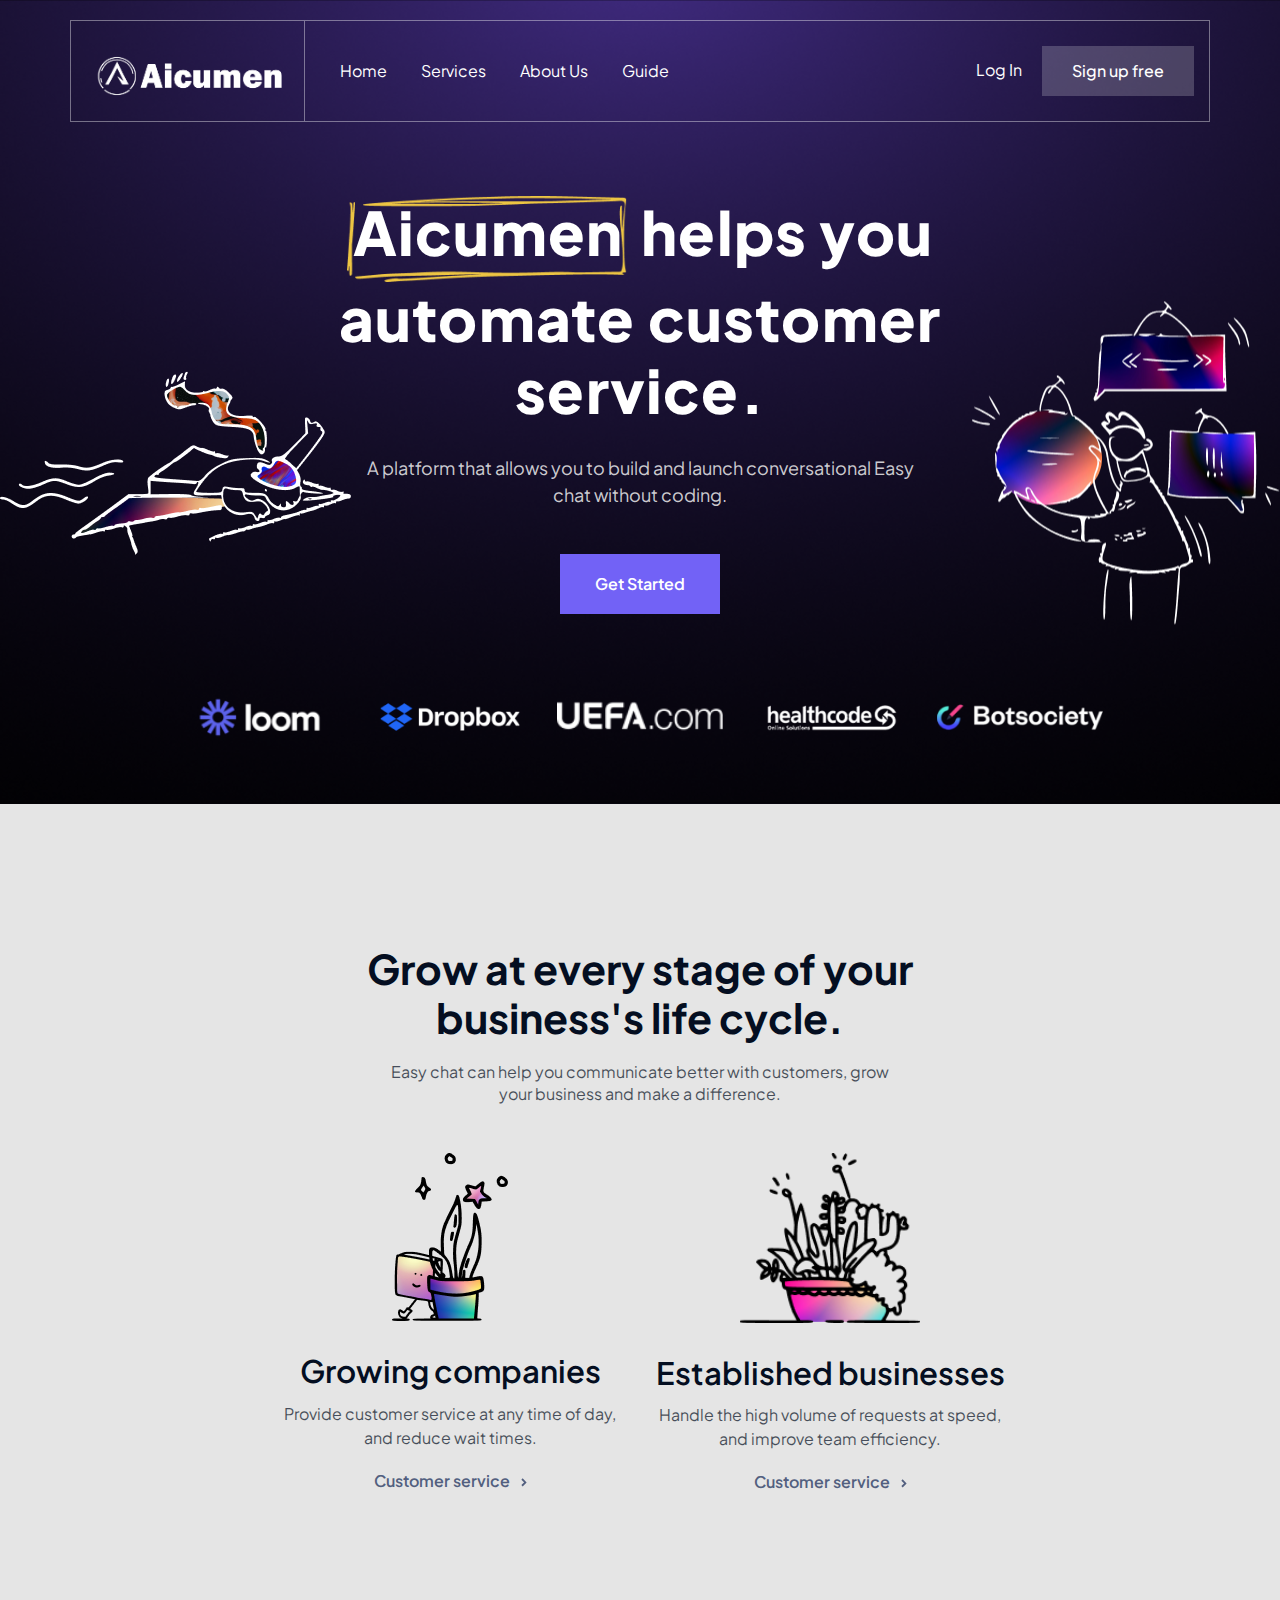
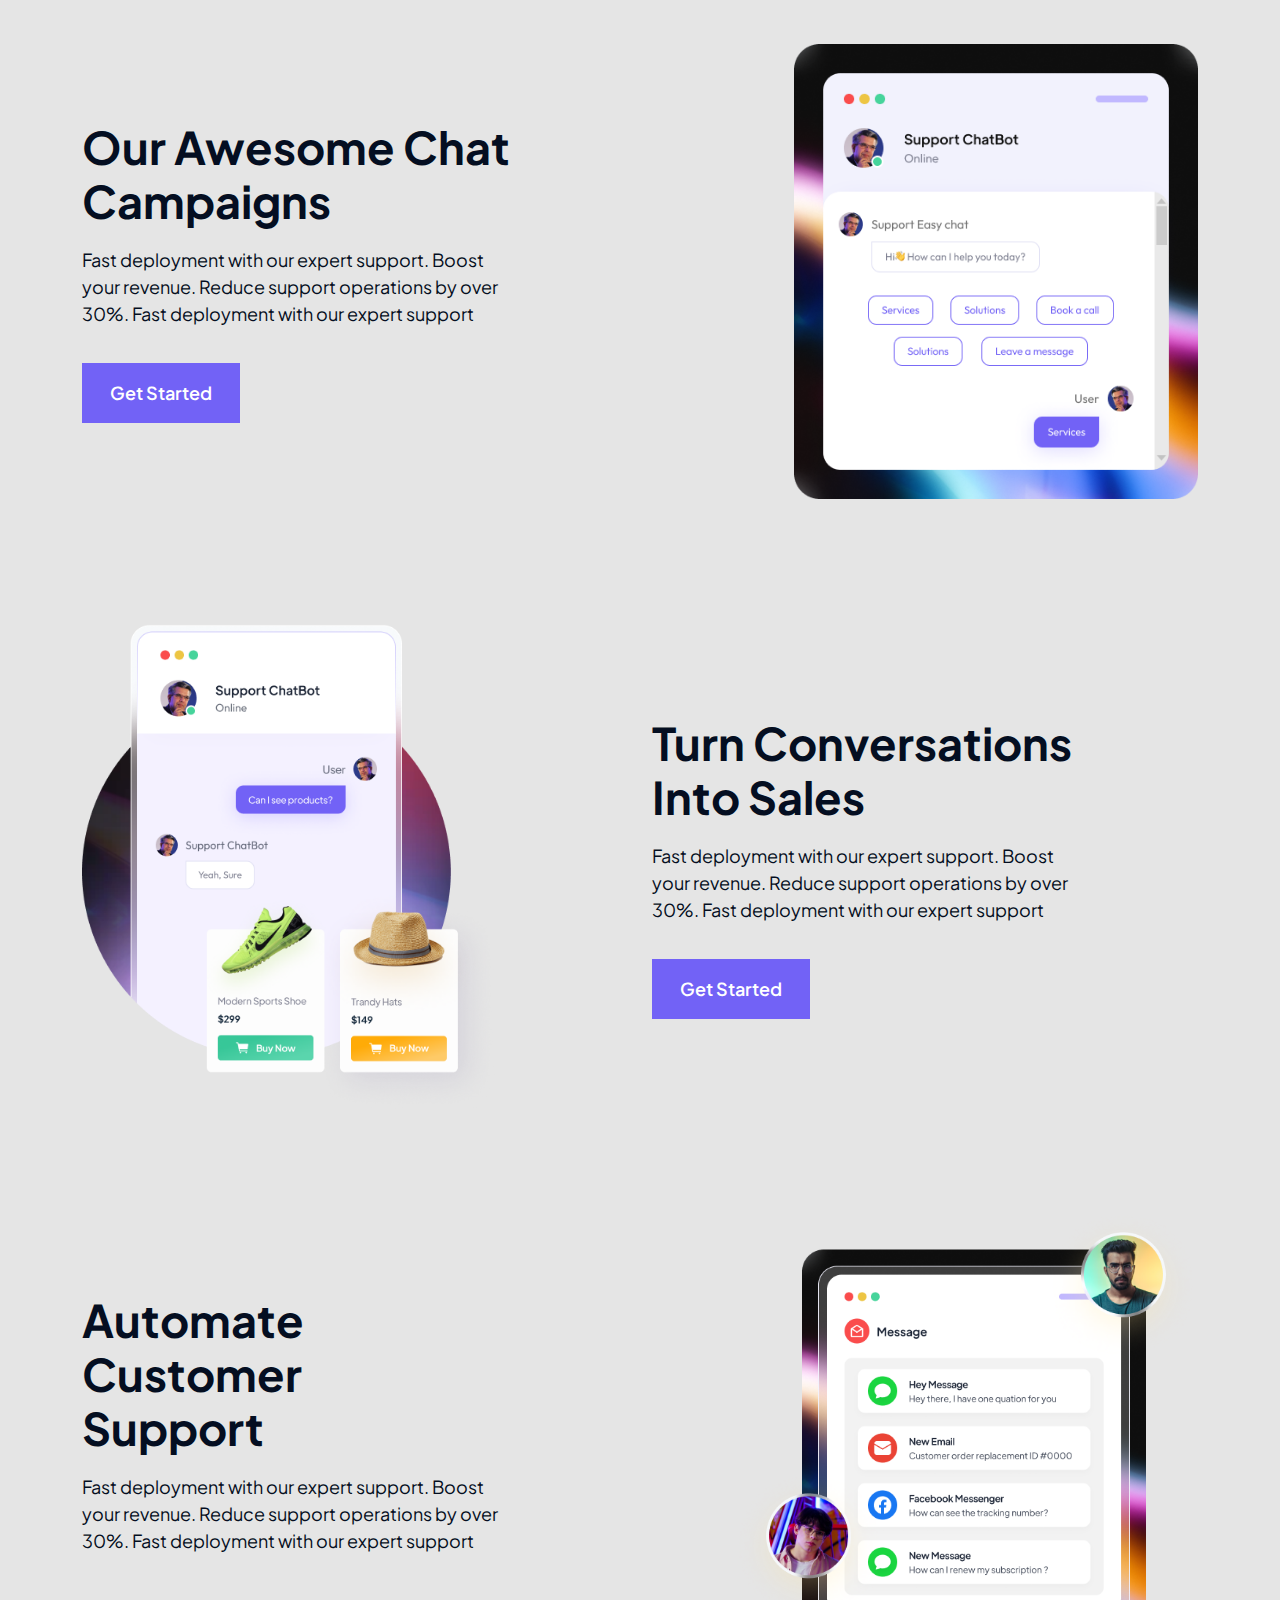
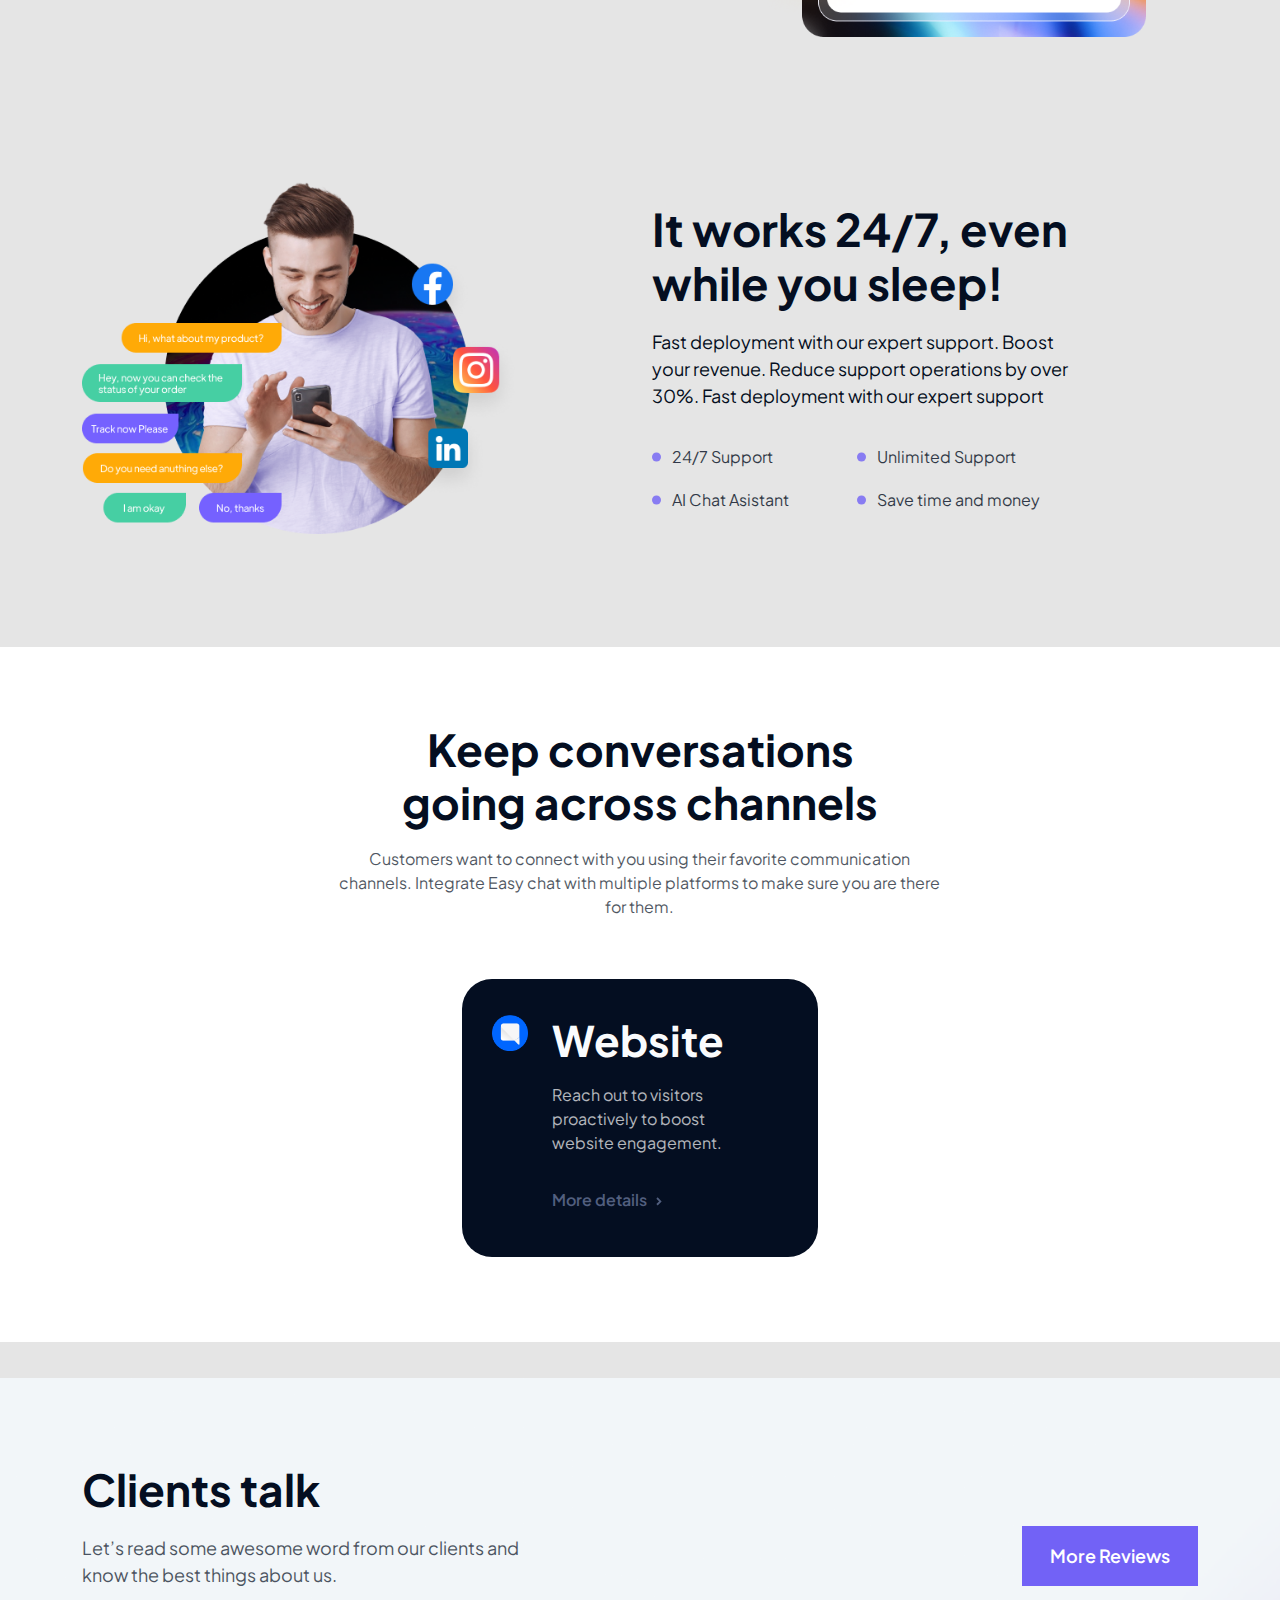
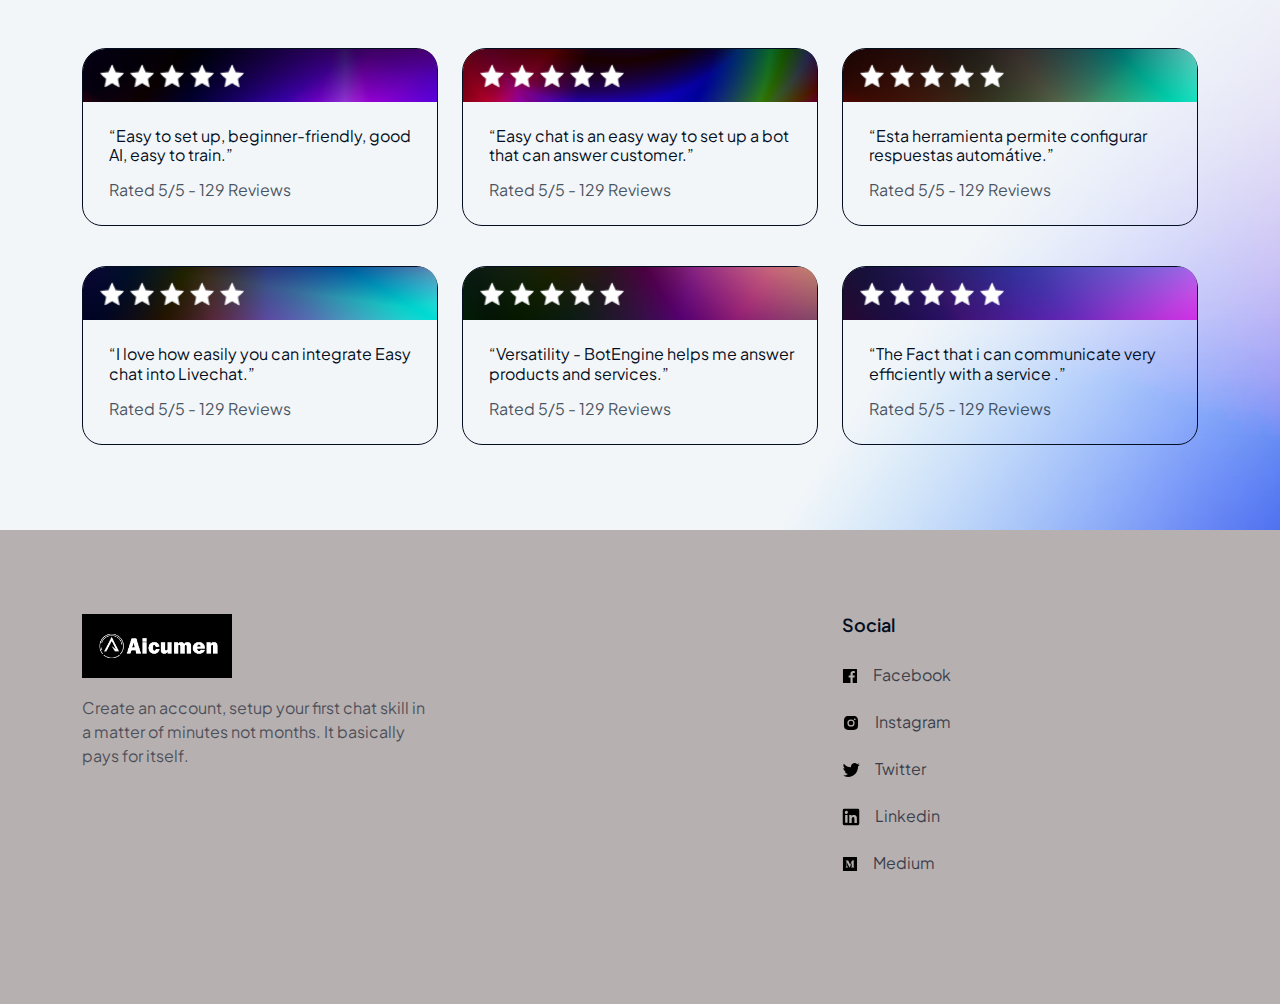
==== index.html @ 08b13390 "Add files via upload" ====
<!DOCTYPE html>
<html lang="en">

<head>
   <meta charset="UTF-8">
   <meta http-equiv="X-UA-Compatible" content="IE=edge">
   <meta name="viewport" content="width=device-width, initial-scale=1.0">
   <title>AicumenAI</title>
   <!--fonts-->
   <link href="https://fonts.googleapis.com/css2?family=Plus+Jakarta+Sans:wght@300;400;500;600;700;800&display=swap"
      rel="stylesheet">
   <!--bootstrap css-->
   <link rel="stylesheet" href="assets/css/bootstrap.min.css">
   <!--custom css-->
   <link rel="stylesheet" href="assets/css/main.css">
</head>

<body>
   <!--header section starts from here-->
   <header class="_header_hero_wrapper">
      <nav class="navbar navbar-expand-lg navbar-light _header_hero_nav">
         <div class="container _header_hero_contain">
            <div class="_header_hero_logo">
               <a class="navbar-brand _header_hero_logo_link" href="#0">
                  <img class="logo" src="logo/simple.png" alt="logo">
               </a>
            </div>
            <button class="navbar-toggler" type="button" data-bs-toggle="collapse"
               data-bs-target="#navbarSupportedContent" aria-controls="navbarSupportedContent" aria-expanded="false"
               aria-label="Toggle navigation">
               <span class="navbar-toggler-icon _header_navbar_toggle_icon"></span>
            </button>
            <div class="collapse navbar-collapse _header_hero_navbar" id="navbarSupportedContent">
               <ul class="navbar-nav _header_hero_list">
                 
                  <li class="nav-item _header_hero_item">
                     <a href="#0" class="_header_hero_li_link">Home</a>
                  </li>
                  <li class="nav-item _header_hero_item">
                     <a href="./services.html" class="_header_hero_li_link">Services</a>
                  </li>
                  <li class="nav-item _header_hero_item">
                     <a href="./aboutus.html" class="_header_hero_li_link">About Us</a>
                  </li>
                  <li class="nav-item _header_hero_item">
                     <a href="./guide.html" class="_header_hero_li_link">Guide</a>
                  </li>


               </ul>
               <ul class="navbar-nav _header_hero_r8_list">
                  <li class="nav-item dropdown _header_hero_r8_list_item1">
                     <button class="_header_hero_r8_list_login">
                        Log In
                     </button>
                  </li>
                  <li class="nav-item dropdown _header_hero_r8_list_item">
                     <button class="_header_hero_btn2">
                        Sign up free
                     </button>
                  </li>
               </ul>
            </div>
         </div>
      </nav>
      <div class="_header_hero_wrap">
         <div class="_header_hero_shape1">
            <img class="_header_hero_shape1_img" src="assets/img/header_shape1.png" alt="header_shape1">
         </div>
         <div class="_header_hero_shape2">
            <img class="_header_hero_shape2_img" src="assets/img/header_shape2.png" alt="header_shape2">
         </div>
         <div class="container">
            <div class="row _header_hero_top">
               <div class="col-xl-12 col-lg-12 col-12 col-sm-12 col-12">
                  <div class="_header_hero_top_content">
                     <h1 class="_header_hero_top_content_h1">
                        <span class="_header_hero_content_span">
                           <span class="_header_hero_span_bg"></span>
                           Aicumen
                        </span>
                        helps you automate customer service.
                     </h1>
                     <p class="_header_hero_top_content_p"> A platform that allows you to build and launch
                        conversational Easy chat without coding.</p>
                     <div class="_header_hero_form_grp">
                        <form class="_header_hero_top_content_button">

                           <button class="_header_hero_signup">Get Started</button>
                        </form>
                        <!-- <div class="_header_hero_creditcard">
                              <div class="_header_credit_shape">
                                 <img src="assets/img/header_creditshape.png" alt="header_creditshape">
                              </div>
                              <p class="_header_credit_p">No creditcard required</p>
                           </div> -->
                     </div>
                  </div>
               </div>
            </div>
            <div class="row _header_hero_bottom_row">
               <div class="col-xl-2 col-lg-2 col-md-2 col-sm-2 col-4">
                  <a class="_header_bottom_logo" href="#0">
                     <img class="_header_bottom_logo_img" src="assets/img/header_content_logo1.png"
                        alt="header_content_logo1">
                  </a>
               </div>
               <div class="col-xl-2 col-lg-2 col-md-2 col-sm-2 col-4">
                  <a class="_header_bottom_logo" href="#0">
                     <img class="_header_bottom_logo_img" src="assets/img/header_content_logo2.png"
                        alt="header_content_logo2">
                  </a>
               </div>
               <div class="col-xl-2 col-lg-2 col-md-2 col-sm-2 col-4">
                  <a class="_header_bottom_logo" href="#0">
                     <img class="_header_bottom_logo_img" src="assets/img/header_content_logo3.png"
                        alt="header_content_logo3">
                  </a>
               </div>
               <div class="col-xl-2 col-lg-2 col-md-2 col-sm-2 col-4">
                  <a class="_header_bottom_logo" href="#0">
                     <img class="_header_bottom_logo_img" src="assets/img/header_content_logo4.png"
                        alt="header_content_logo4">
                  </a>
               </div>
               <div class="col-xl-2 col-lg-2 col-md-2 col-sm-2 col-4">
                  <a class="_header_bottom_logo" href="#0">
                     <img class="_header_bottom_logo_img" src="assets/img/header_content_logo5.png"
                        alt="header_content_logo5">
                  </a>
               </div>
            </div>
         </div>
      </div>
   </header>
   <!--header section ends here-->
   <!--services chatbot wrapper starts from here-->
   <section class="_services_chatbot_wrapper">
      <div class="container">
         <div class="row">
            <div class="col-xl-12 col-lg-12 col-md-12 col-sm-12 col-12">
               <div class="_services_chatbot_title">
                  <h2 class="_services_chatbot_title_h2"> Grow at every stage of your business's life cycle.</h2>
                  <p class="_services_chatbot_title_p">Easy chat can help you communicate better with customers, grow
                     your business and make a difference.</p>
               </div>
            </div>
         </div>
         <div class="row justify-content-center">
            <div class="col-xl-4 col-lg-4 col-md-6 col-sm-6 col-12">
               <div class="_services_chatbot_single_box">
                  <div class="_services_chatbot_single_img1">
                     <div class="_services_chatbot_img_div1">
                        <img src="assets/img/services_img1.png" alt="services_img1">
                     </div>
                  </div>
                  <h4 class="_services_chatbot_single_h4">Growing companies</h4>
                  <p class="_servics_chatbot_single_p"> Provide customer service at any time of day, and reduce wait
                     times.</p>
                  <a class="_services_chatbot_single_link">
                     Customer service
                     <span class="_services_chatbot_single_span">
                        <svg xmlns="http://www.w3.org/2000/svg" width="6" height="9" fill="none" viewBox="0 0 6 9">
                           <path stroke="#525F7F" stroke-width="1.8" d="m1 1 3.375 3.375L1 7.75" />
                        </svg>
                     </span>
                  </a>
               </div>
            </div>
            <div class="col-xl-4 col-lg-4 col-md-6 col-sm-6 col-12">
               <div class="_services_chatbot_single_box">
                  <div class="_services_chatbot_single_img2">
                     <div class="_services_chatbot_img_div2">
                        <img src="assets/img/services_img2.png" alt="services_img2">
                     </div>
                  </div>
                  <h4 class="_services_chatbot_single_h4"> Established businesses</h4>
                  <p class="_servics_chatbot_single_p"> Handle the high volume of requests at speed, and improve team
                     efficiency.</p>
                  <a class="_services_chatbot_single_link">
                     Customer service
                     <span class="_services_chatbot_single_span">
                        <svg xmlns="http://www.w3.org/2000/svg" width="6" height="9" fill="none" viewBox="0 0 6 9">
                           <path stroke="#525F7F" stroke-width="1.8" d="m1 1 3.375 3.375L1 7.75" />
                        </svg>
                     </span>
                  </a>
               </div>
            </div>
         </div>
      </div>
   </section>
   <!--services chatbot wrapper ends from here-->
   <!--feature1 chatbot wrapper starts from here-->
   <section class="_feature1_chatbot_wrapper">
      <div class="container">
         <div class="row align-items-center _feature1_chatbot_row">
            <div class="col-xl-6 col-lg-6 col-md-6 col-sm-12 col-12">
               <div class="_feature1_chatbot_content">
                  <h2 class="_feature1_chatbot_content_h2">Our Awesome Chat Campaigns</h2>
                  <p class="_feature1_chatbot_content_p">Fast deployment with our expert support. Boost your revenue.
                     Reduce support operations by over 30%. Fast deployment with our expert support</p>
                  <div class="_feature1_chatbot_button">
                     <button class="_feature_chatbot_btn">Get Started</button>
                  </div>
               </div>
            </div>
            <div class="col-xl-6 col-lg-6 col-md-6 col-sm-12 col-12">
               <div class="_feature1_chatbot_content_img_div">
                  <img class="_feature1_Chatbot_img" src="assets/img/feature1_img.png" alt="feature1_img">
               </div>
            </div>
         </div>
      </div>
   </section>
   <!--feature1 chatbot wrapper ends from here-->
   <!--feature2 chatbot wrapper starts from here-->
   <section class="_feature2_chatbot_wrapper">
      <div class="container">
         <div class="row align-items-center _feature2_chatbot_row">
            <div class="col-xl-6 col-lg-6 col-md-6 col-sm-12 col-12">
               <div class="_feature2_chatbot_content_img_div">
                  <img class="_feature2_Chatbot_img" src="assets/img/feature2_img.png" alt="feature2_img">
               </div>
            </div>
            <div class="col-xl-6 col-lg-6 col-md-6 col-sm-12 col-12">
               <div class="_feature2_chatbot_content">
                  <h2 class="_feature2_chatbot_content_h2">Turn Conversations Into Sales</h2>
                  <p class="_feature2_chatbot_content_p">Fast deployment with our expert support. Boost your revenue.
                     Reduce support operations by over 30%. Fast deployment with our expert support</p>
                  <div class="_feature2_chatbot_button">
                     <button class="_feature_chatbot_btn">Get Started</button>
                  </div>
               </div>
            </div>
         </div>
      </div>
   </section>
   <!--feature2 chatbot wrapper ends here-->
   <!--feature3 chatbot wrapper starts from here-->
   <section class="_feature3_chatbot_wrapper">
      <div class="container">
         <div class="row align-items-center _feature3_chatbot_row">
            <div class="col-xl-6 col-lg-6 col-md-6 col-sm-12 col-12">
               <div class="_feature3_chatbot_content">
                  <h2 class="_feature3_chatbot_content_h2">Automate Customer Support</h2>
                  <p class="_feature3_chatbot_content_p">Fast deployment with our expert support. Boost your revenue.
                     Reduce support operations by over 30%. Fast deployment with our expert support</p>
               </div>
            </div>
            <div class="col-xl-6 col-lg-6 col-md-6 col-sm-12 col-12">
               <div class="_feature3_chatbot_content_img_div">
                  <img class="_feature3_Chatbot_img" src="assets/img/feature3_img.png" alt="feature3_img">
               </div>
            </div>
         </div>
      </div>
   </section>
   <!--feature3 chatbot wrapper ends here-->
   <!--feature4 chatbot wrapper starts from here-->
   <section class="_feature4_chatbot_wrapper">
      <div class="container">
         <div class="row align-items-center _feature4_chatbot_row">
            <div class="col-xl-6 col-lg-6 col-md-6 col-sm-12 col-12">
               <div class="_feature4_chatbot_content_img_div">
                  <img class="_feature4_Chatbot_img" src="assets/img/feature4_img.png" alt="feature4_img">
               </div>
            </div>
            <div class="col-xl-6 col-lg-6 col-md-6 col-sm-12 col-12">
               <div class="_feature4_chatbot_content">
                  <h2 class="_feature4_chatbot_content_h2">It works 24/7, even while you sleep! </h2>
                  <p class="_feature4_chatbot_content_p">Fast deployment with our expert support. Boost your revenue.
                     Reduce support operations by over 30%. Fast deployment with our expert support</p>
                  <div class="_feature4_chatbot_list_group">
                     <ul class="_feature4_chatbot_list">
                        <li class="_feature4_chatbot_item">24/7 Support</li>
                        <li class="_feature4_chatbot_item">AI Chat Asistant</li>
                     </ul>
                     <ul class="_feature4_chatbot_list">
                        <li class="_feature4_chatbot_item">Unlimited Support</li>
                        <li class="_feature4_chatbot_item">Save time and money</li>
                     </ul>
                  </div>
               </div>
            </div>
         </div>
      </div>
   </section>
   <!--feature2 chatbot wrapper ends here-->
   <!--conversation chatbot wrapper starts from here-->
   <section class="_conversation_chatbot_wrappper">
      <div class="container">
         <div class="row">


            <div class="col-xl-12 col-lg-12 col-md-12 col-sm-12 col-12">
               <div class="_conversation_chatbot_title">
                  <h2 class="_conversation_chatbot_title_h2">Keep conversations going across channels</h2>
                  <p class="_conversation_chatbot_title_p">Customers want to connect with you using their favorite
                     communication channels. Integrate Easy chat with multiple platforms to make sure you are there for
                     them.</p>
               </div>
            </div>
         </div>
         <div class="row _conversation_row">
            <div class="col-xl-4 col-lg-4 col-md-6 col-sm-4-col-12">
               <div class="_conversation_chatbot_single">
                  <div class="_conversation_chatbot_logo">
                     <img src="assets/img/conversation_logo1.png" alt="conversation_logo1">
                  </div>
                  <div class="_conversation_chatbot_content">
                     <h3 class="_conversation_chatbot_content_h3">Website</h3>
                     <p class="_conversation_chatbot_content_p">Reach out to visitors proactively to boost website
                        engagement.</p>
                     <a class="_conversation_chatbot_content_link" href="#0">
                        More details
                        <span class="_conversation_chatbot_content_span">
                           <svg xmlns="http://www.w3.org/2000/svg" width="6" height="9" fill="none" viewBox="0 0 6 9">
                              <path stroke="#525F7F" stroke-width="1.8" d="m1 1 3.375 3.375L1 7.75" />
                           </svg>
                        </span>
                     </a>
                  </div>
               </div>
            </div>
            <!-- <div class="col-xl-4 col-lg-4 col-md-6 col-sm-4-col-12">
                  <div class="_conversation_chatbot_single">
                     <div class="_conversation_chatbot_logo">
                        <img src="assets/img/conversation_logo2.png" alt="conversation_logo2">
                     </div>
                     <div class="_conversation_chatbot_content">
                        <h3 class="_conversation_chatbot_content_h3">LiveChat</h3>
                        <p class="_conversation_chatbot_content_p">Support customers 24/7 to improve your customer satisfaction.</p>
                        <a class="_conversation_chatbot_content_link" href="#0">
                           More details
                           <span class="_conversation_chatbot_content_span">
                              <svg xmlns="http://www.w3.org/2000/svg" width="6" height="9" fill="none" viewBox="0 0 6 9">
                                 <path stroke="#525F7F" stroke-width="1.8" d="m1 1 3.375 3.375L1 7.75"/>
                              </svg>                               
                           </span>
                        </a>
                     </div>
                  </div>
               </div>
               <div class="col-xl-4 col-lg-4 col-md-6 col-sm-4-col-12">
                  <div class="_conversation_chatbot_single">
                     <div class="_conversation_chatbot_logo">
                        <img src="assets/img/conversation_logo3.png" alt="conversation_logo3">
                     </div>
                     <div class="_conversation_chatbot_content">
                        <h3 class="_conversation_chatbot_content_h3">Messenger</h3>
                        <p class="_conversation_chatbot_content_p">Connect with Messenger users in real time to grow your audience.</p>
                        <a class="_conversation_chatbot_content_link" href="#0">
                           More details
                           <span class="_conversation_chatbot_content_span">
                              <svg xmlns="http://www.w3.org/2000/svg" width="6" height="9" fill="none" viewBox="0 0 6 9">
                                 <path stroke="#525F7F" stroke-width="1.8" d="m1 1 3.375 3.375L1 7.75"/>
                              </svg>                               
                           </span>
                        </a>
                     </div>
                  </div>
               </div> -->
         </div>
      </div>
   </section>





   <!-- <section class="_conversation_chatbot_wrappper">
      <div class="container">
         <div class="row">
            <div class="col-xl-12 col-lg-12 col-md-12 col-sm-12 col-12">
               <div class="_conversation_chatbot_title">
                  <h2 class="_conversation_chatbot_title_h2">About us</h2>
                  <h2 class="_conversation_chatbot_title_h4">Empowering businesses to achieve unparalleled efficiency through innovative AI solutions.</h2>
                  <p class="_conversation_chatbot_title_p">Our mission is to provide innovative AI solutions that empower businesses and individuals to achieve their goals with efficiency and ease. We believe in the power of technology to transform lives and industries, and we are dedicated to delivering exceptional products and services to our clients.</p>
               </div>
            </div>
         </div>
         
      </div>
      
   </section> -->


   <!--conversation chatbot wrapper ends from here-->
   <!--testimonial chatbot wrapper starts from here-->
   <section class="_testimonial_chatbot_wrapper">
      <div class="container">
         <div class="row align-items-center">
            <div class="col-xl-6 col-lg-6 col-md-6 col-sm-6 col-12">
               <div class="_testimonial_chatbot_title">
                  <h2 class="_testimonial_chatbot_title_h2">Clients talk</h2>
                  <p class="_testimonial_chatbot_title_p">Let’s read some awesome word from our clients and know the
                     best things about us.</p>
               </div>
            </div>
            <div class="col-xl-6 col-lg-6 col-md-6 col-sm-6 col-12">
               <div class="_testimonial_chatbot_button">
                  <button class="_testimonial_chatbot_btn">More Reviews</button>
               </div>
            </div>
         </div>
         <div class="row">
            <div class="col-xl-4 col-lg-4 col-md-6 col-sm-6 col-12">
               <div class="_testimonial_chatbot_single_div1">
                  <div class="_testimonial_chatbot_single">
                     <div class="_testimonial_chatbot_single_top1">
                        <ul class="_testimonial_chatbot_single_list">
                           <li class="_testimonial_chatbot_single_item">
                              <img class="_testimonial_chatbot_single_img" src="assets/img/testimonial_star.png"
                                 alt="testimonial_star">
                           </li>
                           <li class="_testimonial_chatbot_single_item">
                              <img class="_testimonial_chatbot_single_img" src="assets/img/testimonial_star.png"
                                 alt="testimonial_star">
                           </li>
                           <li class="_testimonial_chatbot_single_item">
                              <img class="_testimonial_chatbot_single_img" src="assets/img/testimonial_star.png"
                                 alt="testimonial_star">
                           </li>
                           <li class="_testimonial_chatbot_single_item">
                              <img class="_testimonial_chatbot_single_img" src="assets/img/testimonial_star.png"
                                 alt="testimonial_star">
                           </li>
                           <li class="_testimonial_chatbot_single_item">
                              <img class="_testimonial_chatbot_single_img" src="assets/img/testimonial_star.png"
                                 alt="testimonial_star">
                           </li>
                        </ul>
                     </div>
                     <div class="_testimonial_chatbot_single_bottom">
                        <p class="_testimonial_chatbot_single_p">“Easy to set up, beginner-friendly, good AI, easy to
                           train.”</p>
                        <span class="_testimonial_chatbot_single_span">Rated 5/5 - 129 Reviews</span>
                     </div>
                  </div>
               </div>
            </div>
            <div class="col-xl-4 col-lg-4 col-md-6 col-sm-6 col-12">
               <div class="_testimonial_chatbot_single_div2">
                  <div class="_testimonial_chatbot_single">
                     <div class="_testimonial_chatbot_single_top2">
                        <ul class="_testimonial_chatbot_single_list">
                           <li class="_testimonial_chatbot_single_item">
                              <img class="_testimonial_chatbot_single_img" src="assets/img/testimonial_star.png"
                                 alt="testimonial_star">
                           </li>
                           <li class="_testimonial_chatbot_single_item">
                              <img class="_testimonial_chatbot_single_img" src="assets/img/testimonial_star.png"
                                 alt="testimonial_star">
                           </li>
                           <li class="_testimonial_chatbot_single_item">
                              <img class="_testimonial_chatbot_single_img" src="assets/img/testimonial_star.png"
                                 alt="testimonial_star">
                           </li>
                           <li class="_testimonial_chatbot_single_item">
                              <img class="_testimonial_chatbot_single_img" src="assets/img/testimonial_star.png"
                                 alt="testimonial_star">
                           </li>
                           <li class="_testimonial_chatbot_single_item">
                              <img class="_testimonial_chatbot_single_img" src="assets/img/testimonial_star.png"
                                 alt="testimonial_star">
                           </li>
                        </ul>
                     </div>
                     <div class="_testimonial_chatbot_single_bottom">
                        <p class="_testimonial_chatbot_single_p">“Easy chat is an easy way to set up a bot that can
                           answer customer.”</p>
                        <span class="_testimonial_chatbot_single_span">Rated 5/5 - 129 Reviews</span>
                     </div>
                  </div>
               </div>
            </div>
            <div class="col-xl-4 col-lg-4 col-md-6 col-sm-6 col-12">
               <div class="_testimonial_chatbot_single_div3">
                  <div class="_testimonial_chatbot_single">
                     <div class="_testimonial_chatbot_single_top3">
                        <ul class="_testimonial_chatbot_single_list">
                           <li class="_testimonial_chatbot_single_item">
                              <img class="_testimonial_chatbot_single_img" src="assets/img/testimonial_star.png"
                                 alt="testimonial_star">
                           </li>
                           <li class="_testimonial_chatbot_single_item">
                              <img class="_testimonial_chatbot_single_img" src="assets/img/testimonial_star.png"
                                 alt="testimonial_star">
                           </li>
                           <li class="_testimonial_chatbot_single_item">
                              <img class="_testimonial_chatbot_single_img" src="assets/img/testimonial_star.png"
                                 alt="testimonial_star">
                           </li>
                           <li class="_testimonial_chatbot_single_item">
                              <img class="_testimonial_chatbot_single_img" src="assets/img/testimonial_star.png"
                                 alt="testimonial_star">
                           </li>
                           <li class="_testimonial_chatbot_single_item">
                              <img class="_testimonial_chatbot_single_img" src="assets/img/testimonial_star.png"
                                 alt="testimonial_star">
                           </li>
                        </ul>
                     </div>
                     <div class="_testimonial_chatbot_single_bottom">
                        <p class="_testimonial_chatbot_single_p">“Esta herramienta permite configurar respuestas
                           automátive.”</p>
                        <span class="_testimonial_chatbot_single_span">Rated 5/5 - 129 Reviews</span>
                     </div>
                  </div>
               </div>
            </div>
            <div class="col-xl-4 col-lg-4 col-md-6 col-sm-6 col-12">
               <div class="_testimonial_chatbot_single_div4">
                  <div class="_testimonial_chatbot_single">
                     <div class="_testimonial_chatbot_single_top4">
                        <ul class="_testimonial_chatbot_single_list">
                           <li class="_testimonial_chatbot_single_item">
                              <img class="_testimonial_chatbot_single_img" src="assets/img/testimonial_star.png"
                                 alt="testimonial_star">
                           </li>
                           <li class="_testimonial_chatbot_single_item">
                              <img class="_testimonial_chatbot_single_img" src="assets/img/testimonial_star.png"
                                 alt="testimonial_star">
                           </li>
                           <li class="_testimonial_chatbot_single_item">
                              <img class="_testimonial_chatbot_single_img" src="assets/img/testimonial_star.png"
                                 alt="testimonial_star">
                           </li>
                           <li class="_testimonial_chatbot_single_item">
                              <img class="_testimonial_chatbot_single_img" src="assets/img/testimonial_star.png"
                                 alt="testimonial_star">
                           </li>
                           <li class="_testimonial_chatbot_single_item">
                              <img class="_testimonial_chatbot_single_img" src="assets/img/testimonial_star.png"
                                 alt="testimonial_star">
                           </li>
                        </ul>
                     </div>
                     <div class="_testimonial_chatbot_single_bottom">
                        <p class="_testimonial_chatbot_single_p">“I love how easily you can integrate Easy chat into
                           Livechat.”</p>
                        <span class="_testimonial_chatbot_single_span">Rated 5/5 - 129 Reviews</span>
                     </div>
                  </div>
               </div>
            </div>
            <div class="col-xl-4 col-lg-4 col-md-6 col-sm-6 col-12">
               <div class="_testimonial_chatbot_single_div5">
                  <div class="_testimonial_chatbot_single">
                     <div class="_testimonial_chatbot_single_top5">
                        <ul class="_testimonial_chatbot_single_list">
                           <li class="_testimonial_chatbot_single_item">
                              <img class="_testimonial_chatbot_single_img" src="assets/img/testimonial_star.png"
                                 alt="testimonial_star">
                           </li>
                           <li class="_testimonial_chatbot_single_item">
                              <img class="_testimonial_chatbot_single_img" src="assets/img/testimonial_star.png"
                                 alt="testimonial_star">
                           </li>
                           <li class="_testimonial_chatbot_single_item">
                              <img class="_testimonial_chatbot_single_img" src="assets/img/testimonial_star.png"
                                 alt="testimonial_star">
                           </li>
                           <li class="_testimonial_chatbot_single_item">
                              <img class="_testimonial_chatbot_single_img" src="assets/img/testimonial_star.png"
                                 alt="testimonial_star">
                           </li>
                           <li class="_testimonial_chatbot_single_item">
                              <img class="_testimonial_chatbot_single_img" src="assets/img/testimonial_star.png"
                                 alt="testimonial_star">
                           </li>
                        </ul>
                     </div>
                     <div class="_testimonial_chatbot_single_bottom">
                        <p class="_testimonial_chatbot_single_p">“Versatility - BotEngine helps me answer products and
                           services.”</p>
                        <span class="_testimonial_chatbot_single_span">Rated 5/5 - 129 Reviews</span>
                     </div>
                  </div>
               </div>
            </div>
            <div class="col-xl-4 col-lg-4 col-md-6 col-sm-6 col-12">
               <div class="_testimonial_chatbot_single_div6">
                  <div class="_testimonial_chatbot_single">
                     <div class="_testimonial_chatbot_single_top6">
                        <ul class="_testimonial_chatbot_single_list">
                           <li class="_testimonial_chatbot_single_item">
                              <img class="_testimonial_chatbot_single_img" src="assets/img/testimonial_star.png"
                                 alt="testimonial_star">
                           </li>
                           <li class="_testimonial_chatbot_single_item">
                              <img class="_testimonial_chatbot_single_img" src="assets/img/testimonial_star.png"
                                 alt="testimonial_star">
                           </li>
                           <li class="_testimonial_chatbot_single_item">
                              <img class="_testimonial_chatbot_single_img" src="assets/img/testimonial_star.png"
                                 alt="testimonial_star">
                           </li>
                           <li class="_testimonial_chatbot_single_item">
                              <img class="_testimonial_chatbot_single_img" src="assets/img/testimonial_star.png"
                                 alt="testimonial_star">
                           </li>
                           <li class="_testimonial_chatbot_single_item">
                              <img class="_testimonial_chatbot_single_img" src="assets/img/testimonial_star.png"
                                 alt="testimonial_star">
                           </li>
                        </ul>
                     </div>
                     <div class="_testimonial_chatbot_single_bottom">
                        <p class="_testimonial_chatbot_single_p">“The Fact that i can communicate very efficiently with
                           a service .”</p>
                        <span class="_testimonial_chatbot_single_span">Rated 5/5 - 129 Reviews</span>
                     </div>
                  </div>
               </div>
            </div>
         </div>
      </div>
   </section>
   <!-- testimonial chatbot wrapper ends from here-->
   <!--cta chatbot wrapper starts from here-->
   <!-- <section class="_cta_chatbot_wrapper">
         <div class="container">
            <div class="row">
               <div class="col-xl-12 col-lg-12 col-md-12 col-sm-12 col-12">
                  <div class="_cta_chatbot_content">
                     <div class="_cta_chatbot_title">
                        <h2 class="_cta_chatbot_title_h2">Subscribe our newsletter</h2>
                        <p class="_cta_chatbot_title_p">Create an account, setup your first chat skill in a matter of minutes not months. It basically pays for itself.</p>
                     </div>
                     <form class="_cta_chatbot_content_button">
                        <div class="_cta_chatbot_content_input_grp">
                           <input class="_cta_chatbot_content_input" type="email" placeholder="Enter your email">
                        </div>
                        <button class="_cta_chatbot_content_signup">Sign up free</button>
                     </form>
                  </div>
               </div>
            </div>
         </div>
      </section> -->
   <!--cta chatbot wrapper ends here -->
   <!--footer chatbot wrapper starts from here-->
   <footer class="_footer_chatbot_wrapper">
      <div class="container">
         <div class="_footer_chatbot_top">
            <div class="row">
               <div class="col-xl-6 col-lg-5 col-md-12 col-sm-12 col-12">
                  <div class="_footer_chatbot_logo_content">
                     <a class="_footer_chatbot_logo" href="#0">
                        <img src="logo/simple2.png" alt="footer_logo">
                     </a>
                     <p class="_footer_chatbot_logo_p">Create an account, setup your first chat skill in a matter of
                        minutes not months. It basically pays for itself.</p>
                  </div>
               </div>
               <div class="col-xl-6 col-lg-7 col-md-12 col-sm-12 col-12">
                  <div class="row">
                     <div class="col-xl-4 col-lg-4 col-md-4 col-sm-4 col-4">
                        <div class="_footer_chatbot_list_box1">
                           <div class="_footer_chatbot_media_content">
                              <h5 class="footer_chatbot_single_h5">Social</h5>
                              <ul class="footer_chatbot_media_list">
                                 <li class="footer_chatbot_media_item">
                                    <a href="#" class="footer_chatbot_media_link">
                                       <span class="footer_chatbot_media_span">
                                          <svg xmlns="http://www.w3.org/2000/svg" width="16" height="16" fill="none"
                                             viewBox="0 0 16 16">
                                             <path fill="#000"
                                                d="M14.469.969H1.53a.562.562 0 0 0-.562.562V14.47c0 .31.251.562.562.562h12.94a.562.562 0 0 0 .562-.562V1.53a.562.562 0 0 0-.562-.56Zm-1.624 4.104H11.72c-.88 0-1.05.419-1.05 1.034v1.355h2.102l-.275 2.122H10.67v5.447H8.478V9.586H6.645V7.462h1.833V5.898c0-1.816 1.11-2.806 2.73-2.806.777 0 1.443.058 1.638.085v1.896h-.002Z" />
                                          </svg>
                                       </span>
                                    </a>
                                    <span class="footer_chatbot_media_span2">Facebook</span>
                                 </li>
                                 <li class="footer_chatbot_media_item">
                                    <a href="#" class="footer_chatbot_media_link">
                                       <span class="footer_chatbot_media_span">
                                          <svg xmlns="http://www.w3.org/2000/svg" width="18" height="18" fill="none"
                                             viewBox="0 0 18 18">
                                             <path fill="#000"
                                                d="M9 6.657A2.348 2.348 0 0 0 6.657 9 2.348 2.348 0 0 0 9 11.343 2.348 2.348 0 0 0 11.344 9 2.348 2.348 0 0 0 9 6.657ZM16.028 9c0-.97.009-1.932-.046-2.9-.054-1.125-.31-2.124-1.133-2.946-.825-.825-1.822-1.08-2.947-1.134-.97-.055-1.931-.046-2.9-.046-.97 0-1.932-.009-2.9.046-1.125.054-2.124.311-2.946 1.134-.825.824-1.08 1.82-1.134 2.946-.055.97-.046 1.932-.046 2.9 0 .969-.009 1.932.046 2.9.054 1.125.31 2.124 1.134 2.947.824.824 1.82 1.079 2.946 1.133.97.055 1.932.046 2.9.046.97 0 1.932.009 2.9-.046 1.126-.054 2.124-.31 2.947-1.133.824-.825 1.079-1.822 1.133-2.947.057-.968.046-1.93.046-2.9ZM9 12.605A3.6 3.6 0 0 1 5.395 9 3.6 3.6 0 0 1 9 5.395 3.6 3.6 0 0 1 12.606 9 3.6 3.6 0 0 1 9 12.605Zm3.753-6.516a.84.84 0 1 1 0-1.684.84.84 0 1 1 0 1.684Z" />
                                          </svg>
                                       </span>
                                    </a>
                                    <span class="footer_chatbot_media_span2">Instagram</span>
                                 </li>
                                 <li class="footer_chatbot_media_item">
                                    <a href="#" class="footer_chatbot_media_link">
                                       <span class="footer_chatbot_media_span">
                                          <svg xmlns="http://www.w3.org/2000/svg" width="18" height="14" fill="none"
                                             viewBox="0 0 18 14">
                                             <path fill="#000"
                                                d="M17.733 1.703a6.996 6.996 0 0 1-2.007.55A3.503 3.503 0 0 0 17.262.318a6.975 6.975 0 0 1-2.218.847A3.495 3.495 0 0 0 9.09 4.354 9.922 9.922 0 0 1 1.89.703a3.492 3.492 0 0 0-.06 3.405c.27.508.663.94 1.141 1.26a3.485 3.485 0 0 1-1.582-.437v.045A3.495 3.495 0 0 0 4.19 8.402a3.52 3.52 0 0 1-1.578.06 3.496 3.496 0 0 0 3.264 2.425 7.01 7.01 0 0 1-5.174 1.448 9.88 9.88 0 0 0 5.355 1.57C12.486 13.904 16 8.58 16 3.963c0-.15-.003-.302-.01-.452a7.103 7.103 0 0 0 1.742-1.807l.002-.002Z" />
                                          </svg>
                                       </span>
                                    </a>
                                    <span class="footer_chatbot_media_span2">Twitter</span>

                                 </li>
                                 <li class="footer_chatbot_media_item">
                                    <a href="#" class="footer_chatbot_media_link">
                                       <span class="footer_chatbot_media_span">
                                          <svg xmlns="http://www.w3.org/2000/svg" width="18" height="18" fill="none"
                                             viewBox="0 0 18 18">
                                             <path fill="#000" fill-rule="evenodd"
                                                d="M.75 2.128A1.378 1.378 0 0 1 2.128.75H15.87a1.378 1.378 0 0 1 1.38 1.378V15.87a1.378 1.378 0 0 1-1.38 1.38H2.129A1.379 1.379 0 0 1 .75 15.87V2.129Zm6.531 4.913h2.234v1.122c.323-.645 1.148-1.226 2.387-1.226 2.377 0 2.94 1.285 2.94 3.642v4.367h-2.405v-3.83c0-1.342-.322-2.1-1.141-2.1-1.136 0-1.609.817-1.609 2.1v3.83H7.281V7.041Zm-4.125 7.802h2.406V6.938H3.156v7.905ZM5.906 4.36a1.547 1.547 0 1 1-3.093.068 1.547 1.547 0 0 1 3.093-.068Z"
                                                clip-rule="evenodd" />
                                          </svg>
                                       </span>
                                    </a>
                                    <span class="footer_chatbot_media_span2">Linkedin</span>

                                 </li>
                                 <li class="footer_chatbot_media_item">
                                    <a href="#" class="footer_chatbot_media_link">
                                       <span class="footer_chatbot_media_span">
                                          <svg xmlns="http://www.w3.org/2000/svg" width="16" height="16" fill="none"
                                             viewBox="0 0 16 16">
                                             <path fill="#000"
                                                d="M14.469.969H1.53a.562.562 0 0 0-.562.562V14.47c0 .31.251.562.562.562h12.94a.562.562 0 0 0 .562-.562V1.53a.562.562 0 0 0-.562-.56ZM12.5 4.585l-.717.687a.208.208 0 0 0-.081.2v5.058a.205.205 0 0 0 .08.2l.704.687v.153h-3.53v-.146l.726-.705c.072-.072.072-.093.072-.2V6.427l-2.021 5.126H7.46L5.108 6.426v3.436c-.02.144.03.29.132.394l.946 1.144v.153H3.5V11.4l.946-1.144a.459.459 0 0 0 .123-.394V5.891a.34.34 0 0 0-.115-.294l-.84-1.012v-.153h2.61l2.015 4.42 1.774-4.417H12.5v.15Z" />
                                          </svg>
                                       </span>
                                    </a>
                                    <span class="footer_chatbot_media_span2"> Medium</span>

                                 </li>
                              </ul>
                           </div>
                        </div>
                     </div>
                  </div>
                  <!-- <div class="col-xl-4 col-lg-4 col-md-4 col-sm-4 col-4">
                           <div class="footer_chatbot_single_content">
                              <h5 class="footer_chatbot_single_h5">Solutions</h5>
                              <ul class="footer_chatbot_single_list">
                                 <li class="footer_chatbot_single_item">
                                    <a class="footer_chatbot_single_link" href="#0">Marketing</a>
                                 </li>
                                 <li class="footer_chatbot_single_item">
                                    <a class="footer_chatbot_single_link" href="#0">Customer Support
                                    </a>
                                 </li>
                                 <li class="footer_chatbot_single_item">
                                    <a class="footer_chatbot_single_link" href="#0">Sales</a>
                                 </li>
                                 <li class="footer_chatbot_single_item">
                                    <a class="footer_chatbot_single_link" href="#0">Education</a>
                                 </li>
                              </ul>
                           </div>
                        </div>
                        <div class="col-xl-4 col-lg-4 col-md-4 col-sm-4 col-4">
                           <div class="footer_chatbot_single_content">
                              <h5 class="footer_chatbot_single_h5">Integrations</h5>
                              <ul class="footer_chatbot_single_list">
                                 <li class="footer_chatbot_single_item">
                                    <a class="footer_chatbot_single_link" href="#0">Chat Widget
                                    </a>
                                 </li>
                                 <li class="footer_chatbot_single_item">
                                    <a class="footer_chatbot_single_link" href="#0">LiveChat
                                    </a>
                                 </li>
                                 <li class="footer_chatbot_single_item">
                                    <a class="footer_chatbot_single_link" href="#0">Shopify</a>
                                 </li>
                                 <li class="footer_chatbot_single_item">
                                    <a class="footer_chatbot_single_link" href="#0">WordPress</a>
                                 </li>
                              </ul>
                           </div>
          

                        </div> -->
               </div>
            </div>
         </div>
         <div class="row _footer_media_row">
            <div class="col-xl-6 col-lg-5 col-md-4 col-sm-4 col-6">

            </div>
            <div class="col-xl-6 col-lg-7 col-md-8 col-sm-8 col-6">
               <div class="row">
                  <div class="col-xl-4 col-lg-4 col-md-5 col-sm-5 col-12">
                     <!-- <div class="footer_chatbot_single_content">
                              <h5 class="footer_chatbot_single_h5">Resources</h5>
                              <ul class="footer_chatbot_single_list">
                                 <li class="footer_chatbot_single_item">
                                    <a class="footer_chatbot_single_link" href="#0">Help Center
                                    </a>
                                 </li>
                                 <li class="footer_chatbot_single_item">
                                    <a class="footer_chatbot_single_link" href="#0">API & Developers
                                    </a>
                                 </li>
                                 <li class="footer_chatbot_single_item">
                                    <a class="footer_chatbot_single_link" href="#0">Easy chat Academy</a>
                                 </li>
                                 <li class="footer_chatbot_single_item">
                                    <a class="footer_chatbot_single_link" href="#0">Blog</a>
                                 </li>
                              </ul>
                           </div> -->


                  </div>
                  <!-- <div class="col-xl-4 col-lg-4 col-md-5 col-sm-5 col-12">
                           <div class="footer_chatbot_single_content">
                              <h5 class="footer_chatbot_single_h5">Company</h5>
                              <ul class="footer_chatbot_single_list">
                                 <li class="footer_chatbot_single_item">
                                    <a class="footer_chatbot_single_link" href="#0">Partner Program</a>
                                 </li>
                                 <li class="footer_chatbot_single_item">
                                    <a class="footer_chatbot_single_link" href="#0">Careers
                                    </a>
                                 </li>
                                 <li class="footer_chatbot_single_item">
                                    <a class="footer_chatbot_single_link" href="#0">Press</a>
                                 </li>
                                 <li class="footer_chatbot_single_item">
                                    <a class="footer_chatbot_single_link" href="#0">Security</a>
                                 </li>
                              </ul>
                           </div>
                        </div> -->
               </div>
            </div>
         </div>
      </div>
      <!-- <div class="_footer_chatbot_bottom">
               <div class="row">
                  <div class="col-xl-6 col-lg-5 col-md-6 col-sm-6 col-12">
                     <ul class="_footer_chatbot_bottom_list">
                        <li class="_footer_chatbot_bottom_item">
                           <a href="#0" class="_footer_chatbot_bottom_link">Term & Condition</a>
                        </li>
                        <li class="_footer_chatbot_bottom_item">
                           <a href="#0" class="_footer_chatbot_bottom_link">Privacy & Policy</a>
                        </li>
                     </ul>
                  </div>
                  <div class="col-xl-6 col-lg-7 col-md-6 col-sm-6 col-12">
                     <div class="_footer_chetbot_copyright">
                        <a href="#0" class="_footer_chetbot_copyright_link">
                           ©UIHUT.COM
                        </a>
                     </div>
                  </div>
               </div>
            </div> -->
      </div>
   </footer>
   <!--footer chatbot wrapper ends fhere-->
   <!--bootstrap js-->
   <script src="assets/js/bootstrap.min.js">
      
   </script>
</body>

</html>
---- assets/css/main.css ----
* {
	margin: 0;
	padding: 0;
	box-sizing: border-box;
}

body {
	margin: 0 auto;
	background: #E5E5E5;
}

a {
	text-decoration: none;
}

p {
	margin: 0px;
}

h1,
h2,
h3,
h4,
h5,
h6 {
	margin: 0px;
}

ul {
	padding: 0;
	margin: 0;
	list-style: none;
}

img {
	width: 100%;
	height: auto;
	display: block;
}

.navbar-toggler:focus {
	-webkit-box-shadow: none;
	box-shadow: none;
}

button:focus,
input:focus,
select:focus,
textarea:focus {
	outline: none;
	-webkit-box-shadow: none;
	box-shadow: none;
}

button:focus-visible,
input:focus-visible,
select:focus-visible,
textarea:focus-visible {
	outline: none;
	-webkit-box-shadow: none;
	box-shadow: none;
}

.navbar-light .navbar-toggler {
	border: 0;
}

/*header hero wrapeer css starts from here*/
._header_hero_nav {
	padding: 0;
}

.dropdown-toggle::after {
	display: none;
}

._header_hero_wrapper {
	padding: 20px 0 0;
	background: #000000;
	position: relative;
	z-index: 1;
	margin: 0 0 66px;
}

._header_hero_wrapper::before {
	position: absolute;
	content: '';
	left: 0;
	top: 0;
	width: 100%;
	right: 0;
	z-index: -1;
	background-image: url('../img/header_top_shape.png');
	height: 100%;
	background-position: center;
	background-size: cover;
}

._header_navbar_dropdown {
	background: #7262F6 !important;
	color: #fff;
}

._header_hero_shape1 {
	position: absolute;
	left: 0;
	top: 50%;
	transform: translateY(-50%);
	z-index: -1;
}

._header_hero_shape2 {
	position: absolute;
	z-index: -1;
	top: 50%;
	transform: translateY(-50%);
	right: 0;
}

._header_hero_navbar {
	justify-content: space-between;
}

._header_hero_contain {
	border: 1px solid rgba(255, 255, 255, .4);
	padding: 0 15px;
}

._header_hero_logo {
	margin: 0 35px 0 0;
	/* padding: 20px 36px 20px 20px; */
	border-right: 1px solid rgba(255, 255, 255, .4);

	height: 100px;
	width: auto;

}
.logo{
	margin: 5px 0px 0px -15px;
    height: 100px;
    width: auto;
   }
._header_navbar_dropdown {
	background: #333;
	color: #fff;
}

._header_navbar_dropdown_link {
	color: #fff;
}

._header_hero_logo_link {
	display: block;
	padding: 0;
	margin: 0;
}

._header_hero_item {
	margin-left: 34px;
}

._header_hero_item:first-child {
	margin-left: 0;
}

._header_hero_li_link {
	font-family: 'Plus Jakarta Sans';
	font-weight: 400;
	font-size: 16px;
	line-height: 1.2;
	color: #FFFFFF;
	transition: .2s all ease;
	display: block;
}

._header_hero_li_link_ic svg {
	margin: -2px 0 0 5px;
	transition: .2s all ease;
}

._header_hero_li_link:hover {
	color: #7262F6;
}

._header_hero_li_link:hover ._header_hero_li_link_ic svg path {
	stroke: #7262F6;
}

._header_hero_li_link.active {
	color: #7262F6;
}

._header_hero_li_link.active ._header_hero_li_link_ic svg path {
	stroke: #7262F6;
}

._header_hero_button_wrap {
	align-items: center;
}

.nav-item.dropdown._header_hero_r8_list_item1 {
	margin: 0 20px 0 0;
}

.navbar-nav._header_hero_r8_list {
	align-items: center;
}

._header_hero_r8_list_login {
	border: 0;
	font-family: 'Plus Jakarta Sans';
	font-weight: 400;
	font-size: 16px;
	line-height: 1.2;
	color: #FFFFFF;
	background-color: transparent;
	transition: .2s all ease;
}

._header_hero_btn2 {
	display: flex;
	align-items: center;
	justify-content: center;
	height: 50px;
	font-family: 'Plus Jakarta Sans';
	font-weight: 500;
	font-size: 16px;
	line-height: 1.2;
	background: rgba(255, 255, 255, 0.2);
	border: 0;
	transition: .2s all ease;
	color: #FFFFFF;
	padding: 0 30px;
}

._header_hero_btn2:hover {
	background: #7262F6;
	;
}

._header_hero_wrap {
	padding: 74px 0 56px;
	position: relative;
}

._header_hero_top_content {
	margin: 0 0 72px;
}

._header_hero_top_content {
	text-align: center;
}

._header_hero_top_content_h1 {
	font-family: 'Plus Jakarta Sans';
	font-weight: 800;
	font-size: 70px;
	line-height: 1.2;
	letter-spacing: 0.02em;
	color: #FFFFFF;
	margin: 0 auto 28px;
	max-width: 60%;
}

._header_hero_content_span {
	position: relative;
	z-index: 1;
	display: inline-block;
	width: 315px;
	height: 97px;
}

._header_hero_span_bg {
	position: absolute;
	content: "";
	background: url('../img/header_span_shape.png');
	left: 0;
	top: 0;
	right: 0;
	bottom: 0;
	width: 100%;
	height: 100%;
	z-index: -1;
	background-repeat: no-repeat;
	background-size: contain;
}

._header_hero_top_content_p {
	font-family: 'Plus Jakarta Sans';
	font-weight: 400;
	font-size: 18px;
	color: rgba(255, 255, 255, 0.8);
	line-height: 1.5;
	margin: 0 auto 46px;
	max-width: 50%;
}

._header_hero_top_content_button {
	display: flex;
	justify-content: center;
	margin: 0 0 16px;
}

._header_hero_input_grp {
	max-width: 312px;
	width: 100%;
}

._header_hero_input {
	height: 60px;
	padding: 0 22px;
	display: flex;
	justify-content: center;
	align-items: center;
	border: 0;
	background: #21202A;
	/* max-width: 312px;
	*/
	width: 100%;
	color: rgba(255, 255, 255, 0.7);
}

._header_hero_input::placeholder {
	font-family: 'Plus Jakarta Sans';
	font-weight: 400;
	font-size: 16px;
	line-height: 1.2;
	color: rgba(255, 255, 255, 0.7);
}

._header_hero_signup {
	height: 60px;
	display: flex;
	justify-content: center;
	align-items: center;
	background: #7262F6;
	font-family: 'Plus Jakarta Sans';
	font-weight: 600;
	font-size: 16px;
	line-height: 1.2;
	color: #FFFFFF;
	width: 160px;
	border: 0;
	transition: .2s all ease;
}

._header_hero_signup:hover {
	background: rgba(255, 255, 255, 0.2);
}

._header_hero_creditcard {
	display: flex;
	align-items: center;
	gap: 10px;
}

._header_credit_p {
	font-family: 'Plus Jakarta Sans';
	font-weight: 400;
	font-size: 12px;
	line-height: 1.2;
	color: #FFFFFF;
}

._header_hero_form_grp {
	max-width: 37%;
	margin: 0 auto;
}

._header_hero_bottom_row {
	justify-content: center;
	align-items: center;
}

/*Responsive */
@media only screen and (max-width: 1399px) {
	._header_hero_top_content_h1 {
		font-size: 60px;
	}

	._header_hero_content_span {
		width: 282px;
		height: 86px;
	}
}

@media only screen and (max-width: 1199px) {
	._header_hero_wrapper {
		margin: 0 0 30px;
	}

	._header_hero_top_content_h1 {
		font-size: 45px;
		margin: 0 auto 20px;
	}

	._header_hero_content_span {
		width: 202px;
		height: 62px;
	}

	._header_hero_top_content_p {
		margin: 0 auto 20px;
		max-width: 57%;
	}

	._header_hero_shape1 {
		max-width: 20%;
	}

	._header_hero_shape2 {
		max-width: 20%;
	}

	._header_hero_input {
		height: 50px;
		padding: 0 15px;
	}

	._header_hero_signup {
		height: 50px;
	}
}

/* Ipad pro */
@media only screen and (max-width: 991px) {
	._header_hero_list {
		margin: 20px 0 0;
	}

	.navbar-nav._header_hero_r8_list {
		align-items: flex-start;
		gap: 10px;
	}

	._header_hero_item {
		margin: 0 0 10px;
	}

	._header_navbar_toggle_icon {
		background-image: url('../img/menu.png') !important;
		width: 20px;
	}

	/* ._header_hero_logo {
		margin: 0;
		padding: 10px 20px 10px 0;

	} */

	._header_hero_contain {
		padding: 0 15px;
	}

	._header_hero_btn2 {
		height: 46px;
		padding: 0 15px;
		margin: 0 0 15px;
	}

	._header_hero_top_content_h1 {
		font-size: 40px;
	}

	._header_hero_content_span {
		width: 185px;
		height: 57px;
	}

	._header_hero_top_content_p {
		max-width: 65%;
		font-size: 16px;
	}

	._header_hero_form_grp {
		max-width: 45%;
	}

	._header_hero_input_grp {
		max-width: 200px;
	}

	._header_hero_wrapper {
		margin: 0;
	}
}

@media only screen and (max-width: 767px) {
	._header_hero_top_content_h1 {
		font-size: 35px;
		max-width: 72%;
	}

	._header_hero_content_span {
		width: 165px;
		height: 50px;
	}

	._header_hero_top_content_p {
		max-width: 66%;
	}

	._header_hero_form_grp {
		max-width: 56%;
	}

	._header_hero_input_grp {
		max-width: 176px;
	}
}

/* Mobile */
@media only screen and (max-width: 575px) {

	._header_hero_shape1,
	._header_hero_shape2 {
		display: none;
	}

	._header_hero_wrap {
		padding: 50px 0;
	}

	._header_hero_top_content_h1 {
		font-size: 30px;
		max-width: 100%;
	}

	._header_hero_content_span {
		width: 143px;
		height: 43px;
	}

	._header_hero_top_content_p {
		max-width: 100%;
	}

	._header_hero_form_grp {
		max-width: 72%;
	}

	._header_hero_signup {
		height: 40px;
		font-size: 14px;
		width: 97px;
	}

	._header_hero_input::placeholder {
		font-size: 14px;
	}

	._header_hero_input {
		height: 40px;
	}

	._header_hero_contain {
		margin: 0 15px;
	}

	._header_hero_creditcard {
		justify-content: center;
	}
}

@media only screen and (max-width: 420px) {
	._header_hero_form_grp {
		max-width: 100%;
	}
}

@media only screen and (max-width: 375px) {}

/*header wrapper css ends here*/
/*services chatbot wrapper css starts from here*/
._services_chatbot_wrapper {
	padding: 74px 0 75px 0;
}

._services_chatbot_title {
	text-align: center;
	margin: 0 0 48px;
}

._services_chatbot_title_h2 {
	font-family: 'Plus Jakarta Sans';
	font-weight: 700;
	font-size: 48px;
	line-height: 1.2;
	color: #040E21;
	margin: 0 auto 18px;
	max-width: 50%;
}

._services_chatbot_title_p {
	font-family: 'Plus Jakarta Sans';
	font-weight: 400;
	font-size: 16px;
	line-height: 1.4;
	color: #040E21;
	opacity: 0.7;
	margin: 0 auto;
	max-width: 40%;
}

._services_chatbot_single_box {
	text-align: center;
}

._services_chatbot_single_img1 {
	margin: 0 auto 31px;
	max-width: 116px;
}

._services_chatbot_single_img2 {
	margin: 0 auto 31px;
	max-width: 180px;
}

._services_chatbot_single_h4 {
	font-family: 'Plus Jakarta Sans';
	font-weight: 600;
	font-size: 34px;
	line-height: 1.2;
	color: #040E21;
	margin: 0 0 12px;
}

._servics_chatbot_single_p {
	font-family: 'Plus Jakarta Sans';
	font-weight: 400;
	font-size: 16px;
	line-height: 1.5;
	color: #040E21;
	opacity: 0.7;
	margin: 0 0 20px;
}

._services_chatbot_single_link {
	font-family: 'Plus Jakarta Sans';
	font-weight: 600;
	font-size: 16px;
	line-height: 1.2;
	color: #525F7F;
	transition: .2s all ease;
}

._services_chatbot_single_link:hover {
	color: #7262F6;
}

._services_chatbot_single_span svg path {
	transition: .2s all ease;
}

._services_chatbot_single_span svg {
	margin-left: 8px;
}

._services_chatbot_single_link:hover ._services_chatbot_single_span svg path {
	stroke: #7262F6;
}

/*Responsive */
@media only screen and (max-width: 1399px) {
	._services_chatbot_title_h2 {
		font-size: 41px;
	}

	._services_chatbot_title_p {
		max-width: 45%;
	}

	._services_chatbot_single_h4 {
		font-size: 31px;
	}
}

@media only screen and (max-width: 1199px) {
	._services_chatbot_title_h2 {
		max-width: 60%;
	}

	._services_chatbot_title_p {
		max-width: 53%;
	}

	._services_chatbot_single_h4 {
		font-size: 26px;
	}
}

/* Ipad pro */
@media only screen and (max-width: 991px) {
	._services_chatbot_title_h2 {
		max-width: 63%;
		font-size: 35px;
	}

	._services_chatbot_title_p {
		max-width: 60%;
	}
}

@media only screen and (max-width: 767px) {
	._services_chatbot_title_h2 {
		max-width: 91%;
	}

	._services_chatbot_title_p {
		max-width: 90%;
	}

	._services_chatbot_single_h4 {
		font-size: 22px;
	}

	._servics_chatbot_single_p {
		font-size: 13px;
	}
}

/* Mobile */
@media only screen and (max-width: 575px) {
	._services_chatbot_wrapper {
		padding: 50px 0 20px;
	}

	._services_chatbot_title_h2 {
		max-width: 100%;
		font-size: 30px;
	}

	._servics_chatbot_single_p {
		font-size: 16px;
		max-width: 70%;
		margin: 0 auto 20px;
	}

	._services_chatbot_single_box {
		margin: 0 0 30px;
	}
}

@media only screen and (max-width: 420px) {
	._services_chatbot_title_h2 {
		font-size: 25px;
		margin: 0 0 10px;
	}
}

@media only screen and (max-width: 375px) {}

/*services chatbot wrapper css ends here*/
/*feature1 chatbot wrapper css starts from here*/
._feature1_chatbot_wrapper {
	padding: 74px 0;
}

._feature1_chatbot_content_h2 {
	font-family: 'Plus Jakarta Sans';
	font-weight: 700;
	font-size: 48px;
	line-height: 1.2;
	color: #040E21;
	margin: 0 0 18px;
}

._feature1_chatbot_content_p {
	font-family: 'Plus Jakarta Sans';
	font-weight: 400;
	font-size: 18px;
	line-height: 1.5;
	color: #040E21;
	margin: 0 0 36px;
	max-width: 80%;
}

._feature_chatbot_btn {
	height: 60px;
	display: flex;
	justify-content: center;
	align-items: center;
	background: #7262F6;
	padding: 0 28px;
	font-family: 'Plus Jakarta Sans';
	font-weight: 600;
	font-size: 18px;
	line-height: 1.2;
	color: #FFFFFF;
	transition: .2s all ease;
	border: 0;
}

._feature_chatbot_btn:hover {
	background-color: #040E21;
}

._feature1_chatbot_content_img_div {
	max-width: 74%;
	margin: 0 0 0 auto;
}

/*Responsive */
@media only screen and (max-width: 1399px) {
	._feature1_chatbot_content_h2 {
		font-size: 45px;
	}
}

@media only screen and (max-width: 1199px) {
	._feature1_chatbot_content_p {
		font-size: 16px;
		max-width: 88%;
	}
}

/* Ipad pro */
@media only screen and (max-width: 991px) {
	._feature1_chatbot_content_h2 {
		font-size: 36px;
	}

	._feature1_chatbot_content_p {
		max-width: 100%;
	}
}

@media only screen and (max-width: 767px) {
	._feature1_chatbot_row {
		flex-direction: column-reverse;
	}

	._feature1_chatbot_content_img_div {
		margin: 0 auto 30px;
	}

	._feature1_chatbot_wrapper {
		padding: 0 0 70px;
	}

	._feature1_chatbot_content_h2 {
		text-align: center;
	}

	._feature1_chatbot_content_p {
		text-align: center;
	}

	._feature_chatbot_btn {
		height: 50px !important;
		padding: 0 20px !important;
		font-size: 16px !important;
		margin: 0 auto;
	}
}

/* Mobile */
@media only screen and (max-width: 575px) {
	._feature1_chatbot_content_h2 {
		font-size: 30px;
	}
}

@media only screen and (max-width: 420px) {
	._feature1_chatbot_content_h2 {
		font-size: 25px;
		margin: 0 0 10px;
	}

	._feature_chatbot_btn {
		height: 40px !important;
		padding: 0 15px !important;
		font-size: 13px !important;
		margin: 0 auto;
	}

	._feature1_chatbot_content_p {
		margin: 0 0 20px;
	}
}

@media only screen and (max-width: 375px) {}

/*feature1 chatbot wrapper css ends here*/
/*feature2 chatbot wrapper css starts from here*/
._feature2_chatbot_wrapper {
	padding: 51px 0;
}

._feature2_chatbot_content_h2 {
	font-family: 'Plus Jakarta Sans';
	font-weight: 700;
	font-size: 48px;
	line-height: 1.2;
	color: #040E21;
	margin: 0 0 18px;
	max-width: 80%;
}

._feature2_chatbot_content_p {
	font-family: 'Plus Jakarta Sans';
	font-weight: 400;
	font-size: 18px;
	line-height: 1.5;
	color: #040E21;
	margin: 0 0 36px;
	max-width: 80%;
}

._feature_chatbot_btn {
	height: 60px;
	display: flex;
	justify-content: center;
	align-items: center;
	background: #7262F6;
	padding: 0 28px;
	font-family: 'Plus Jakarta Sans';
	font-weight: 600;
	font-size: 18px;
	line-height: 1.2;
	color: #FFFFFF;
	transition: .2s all ease;
	border: 0;
}

._feature_chatbot_btn:hover {
	background-color: #040E21;
}

._feature2_chatbot_content_img_div {
	max-width: 76%;
}

/*Responsive */
@media only screen and (max-width: 1399px) {
	._feature2_chatbot_content_h2 {
		font-size: 45px;
	}
}

@media only screen and (max-width: 1199px) {
	._feature2_chatbot_content_p {
		font-size: 16px;
		max-width: 88%;
	}

	._feature2_chatbot_content_h2 {
		max-width: 100%;
	}
}

/* Ipad pro */
@media only screen and (max-width: 991px) {
	._feature2_chatbot_content_h2 {
		font-size: 36px;
	}

	._feature2_chatbot_content_p {
		max-width: 100%;
	}
}

@media only screen and (max-width: 767px) {
	._feature2_chatbot_content_img_div {
		margin: 0 auto;
	}

	._feature2_chatbot_wrapper {
		padding: 0 0 70px;
	}

	._feature2_chatbot_content_h2 {
		text-align: center;
	}

	._feature2_chatbot_content_p {
		text-align: center;
	}

	._feature2_chatbot_content {
		margin: 0;
	}
}

/* Mobile */
@media only screen and (max-width: 575px) {
	._feature2_chatbot_content_h2 {
		font-size: 30px;
	}
}

@media only screen and (max-width: 420px) {
	._feature2_chatbot_content_h2 {
		font-size: 25px;
		margin: 0 0 10px;
	}

	._feature2_chatbot_content_p {
		margin: 0 0 20px;
	}
}

@media only screen and (max-width: 375px) {}

/*feature2 chatbot wrapper css ends from here*/
/*feature3 chatbot wrapper css starts from here*/
._feature3_chatbot_wrapper {
	padding: 48px 0 69px;
}

._feature3_chatbot_content_h2 {
	font-family: 'Plus Jakarta Sans';
	font-weight: 700;
	font-size: 48px;
	line-height: 1.2;
	color: #040E21;
	margin: 0 0 18px;
	max-width: 70%;
}

._feature3_chatbot_content_p {
	font-family: 'Plus Jakarta Sans';
	font-weight: 400;
	font-size: 18px;
	line-height: 1.5;
	color: #040E21;
	max-width: 80%;
}

._feature3_chatbot_content_img_div {
	max-width: 85%;
	margin: 0 0 0 auto;
}

/*Responsive */
@media only screen and (max-width: 1399px) {
	._feature3_chatbot_content_h2 {
		font-size: 45px;
		max-width: 75%;
	}
}

@media only screen and (max-width: 1199px) {
	._feature3_chatbot_content_p {
		font-size: 16px;
		max-width: 88%;
	}

	._feature3_chatbot_content_h2 {
		max-width: 100%;
	}
}

/* Ipad pro */
@media only screen and (max-width: 991px) {
	._feature3_chatbot_content_h2 {
		font-size: 36px;
	}

	._feature3_chatbot_content_p {
		max-width: 100%;
	}
}

@media only screen and (max-width: 767px) {
	._feature3_chatbot_row {
		flex-direction: column-reverse;
	}

	._feature3_chatbot_content_img_div {
		margin: 0 auto 30px;
	}

	._feature3_chatbot_wrapper {
		padding: 0 0 70px;
	}

	._feature3_chatbot_content_h2 {
		text-align: center;
	}

	._feature3_chatbot_content_p {
		text-align: center;
	}
}

/* Mobile */
@media only screen and (max-width: 575px) {
	._feature3_chatbot_content_h2 {
		font-size: 30px;
	}
}

@media only screen and (max-width: 420px) {
	._feature3_chatbot_content_h2 {
		font-size: 25px;
		margin: 0 0 10px;
	}

	._feature3_chatbot_content_p {
		margin: 0 0 20px;
	}
}

@media only screen and (max-width: 375px) {}

/*feature3 chatbot wrapper css ends from here*/
/*feature3 chatbot wrapper css starts from here*/
._feature4_chatbot_wrapper {
	padding: 71px 0 113px;
}

._feature4_chatbot_content_h2 {
	font-family: 'Plus Jakarta Sans';
	font-weight: 700;
	font-size: 48px;
	line-height: 1.2;
	color: #040E21;
	margin: 0 0 18px;
	max-width: 70%;
}

._feature4_chatbot_content_p {
	font-family: 'Plus Jakarta Sans';
	font-weight: 400;
	font-size: 18px;
	line-height: 1.5;
	color: #040E21;
	max-width: 80%;
	margin: 0 0 38px;
}

._feature4_chatbot_list_group {
	display: flex;
	gap: 68px;
}

._feature4_chatbot_item {
	font-family: 'Plus Jakarta Sans';
	font-weight: 400;
	font-size: 16px;
	line-height: 1.2;
	color: #040E21;
	opacity: 0.8;
	position: relative;
	margin: 0 0 24px;
	padding: 0 0 0 20px;
}

._feature4_chatbot_item::before {
	position: absolute;
	left: 0;
	content: "";
	width: 9px;
	height: 9px;
	background-color: #7262F6;
	border-radius: 50%;
	top: 50%;
	transform: translateY(-50%);
}

._feature4_chatbot_item:last-child {
	margin: 0;
}

._feature4_chatbot_content_img_div {
	max-width: 80%;
}

/*Responsive */
@media only screen and (max-width: 1399px) {
	._feature4_chatbot_content_h2 {
		font-size: 45px;
		max-width: 77%;
	}
}

@media only screen and (max-width: 1199px) {
	._feature4_chatbot_content_p {
		font-size: 16px;
		max-width: 88%;
	}

	._feature4_chatbot_content_h2 {
		max-width: 100%;
	}
}

/* Ipad pro */
@media only screen and (max-width: 991px) {
	._feature4_chatbot_content_h2 {
		font-size: 36px;
	}

	._feature4_chatbot_content_p {
		max-width: 100%;
	}

	._feature4_chatbot_list_group {
		gap: 17px;
	}
}

@media only screen and (max-width: 767px) {

	/* ._feature4_chatbot_row{
		flex-direction: column-reverse;
   }
	*/
	._feature4_chatbot_content_img_div {
		margin: 0 auto 30px;
	}

	._feature4_chatbot_wrapper {
		padding: 0 0 70px;
	}

	._feature4_chatbot_content_h2 {
		text-align: center;
	}

	._feature4_chatbot_content_p {
		text-align: center;
	}

	._feature4_chatbot_list_group {
		justify-content: center;
	}
}

/* Mobile */
@media only screen and (max-width: 575px) {
	._feature4_chatbot_content_h2 {
		font-size: 30px;
	}
}

@media only screen and (max-width: 420px) {
	._feature4_chatbot_content_h2 {
		font-size: 25px;
		margin: 0 0 10px;
	}

	._feature4_chatbot_content_p {
		margin: 0 0 20px;
	}
}
.row {
    justify-content: center;
    --bs-gutter-x: 1.5rem;
    --bs-gutter-y: 0;
    display: flex;
    flex-wrap: wrap;
    margin-top: calc(-1* var(--bs-gutter-y));
    margin-right: calc(-.5* var(--bs-gutter-x));
    margin-left: calc(-.5* var(--bs-gutter-x));
}
@media only screen and (max-width: 375px) {}

/*feature4 chatbot wrapper css ends from here*/
/*conversation chatbot wrapper starts from here*/
._conversation_chatbot_wrappper {
	padding: 76px 0 85px;
	background: #FFFFFF;
	margin: 0 0 36px;
}

._conversation_chatbot_title {
	text-align: center;
	margin: 0 0 60px;
}

._conversation_chatbot_title_h2 {
	font-family: 'Plus Jakarta Sans';
	font-weight: 700;
	font-size: 48px;
	line-height: 1.2;
	color: #040E21;
	margin: 0 auto 18px;
	max-width: 50%;
}

._conversation_chatbot_title_p {
	font-family: 'Plus Jakarta Sans';
	font-weight: 400;
	font-size: 18px;
	line-height: 1.5;
	color: #040E21;
	opacity: 0.7;
	max-width: 55%;
	margin: 0 auto;
}

._conversation_chatbot_single {
	background: #040E21;
	border-radius: 30px;
	padding: 36px 30px 44px;
	display: flex;
	gap: 24px;
}

._conversation_chatbot_logo {
	flex-basis: 32%;
}

._conversation_chatbot_content_h3 {
	font-family: 'Plus Jakarta Sans';
	font-weight: 700;
	font-size: 42px;
	line-height: 1.2;
	color: #FAFBFD;
	margin: 0 0 18px;
}

._conversation_chatbot_content_p {
	font-family: 'Plus Jakarta Sans';
	font-weight: 400;
	font-size: 16px;
	line-height: 1.5;
	color: #FFFFFF;
	opacity: 0.7;
	margin: 0 0 34px;
	max-width: 73%;
}

._conversation_chatbot_content_link {
	font-family: 'Plus Jakarta Sans';
	font-weight: 600;
	font-size: 16px;
	line-height: 1.2;
	color: #525F7F;
	transition: .2s all ease;
}

._conversation_chatbot_content_link:hover {
	color: #7262F6;
}

._conversation_chatbot_content_span {
	margin-left: 6px;
}

._conversation_chatbot_content_span svg path {
	transition: .2s all ease;
}

._conversation_chatbot_content_link:hover ._conversation_chatbot_content_span svg path {
	stroke: #7262F6;
}

/*Responsive */
@media only screen and (max-width: 1399px) {
	._conversation_chatbot_title_h2 {
		font-size: 44px;
	}

	._conversation_chatbot_title_p {
		font-size: 16px;
	}

	._conversation_chatbot_content_p {
		max-width: 80%;
	}

	._conversation_chatbot_logo {
		flex-basis: 25%;
	}
}

@media only screen and (max-width: 1199px) {
	._conversation_chatbot_title_h2 {
		font-size: 40px;
		max-width: 60%;
	}

	._conversation_chatbot_title_p {
		max-width: 67%;
	}

	._conversation_chatbot_content_h3 {
		font-size: 30px;
	}

	._conversation_chatbot_content_p {
		max-width: 100%;
		margin: 0 0 25px;
	}

	._conversation_chatbot_single {
		padding: 36px 20px 44px;
		gap: 15px;
	}
}

/* Ipad pro */
@media only screen and (max-width: 991px) {
	._conversation_row {
		justify-content: center;
	}

	._conversation_chatbot_content_p {
		max-width: 96%;
	}

	._conversation_chatbot_single {
		margin-bottom: 20px;
	}

	._conversation_chatbot_title_h2 {
		font-size: 35px;
		max-width: 64%;
	}

	._conversation_chatbot_title_p {
		max-width: 90%;
	}
}

@media only screen and (max-width: 767px) {
	._conversation_chatbot_title_h2 {
		max-width: 86%;
	}

	._conversation_chatbot_logo {
		flex-basis: 10%;
	}
}

/* Mobile */
@media only screen and (max-width: 575px) {
	._conversation_chatbot_logo {
		flex-basis: 18%;
	}

	._conversation_chatbot_content_h3 {
		font-size: 25px;
	}

	._conversation_chatbot_wrappper {
		padding: 50px 0 30px;
		margin: 0 0 30px;
	}

	._conversation_chatbot_title_h2 {
		font-size: 30px;
		max-width: 90%;
	}

	._conversation_chatbot_title_p {
		max-width: 100%;
	}

	._conversation_chatbot_title {
		margin: 0 0 40px;
	}

	._conversation_chatbot_single {
		max-width: 370px;
		margin: 0 auto 20px;
	}
}

@media only screen and (max-width: 420px) {
	._conversation_chatbot_title_h2 {
		font-size: 25px;
		margin: 0 auto 10px;
	}

	._conversation_chatbot_content_h3 {
		font-size: 23px;
		margin: 0 0 10px;
	}
}

@media only screen and (max-width: 375px) {}

/*conversation chatbot wrapper ends here*/
/*testimonial chatbot wrapper starts from here*/
._testimonial_chatbot_wrapper {
	padding: 85px 0;
	position: relative;
	z-index: 1;
}

._testimonial_chatbot_wrapper::before {
	position: absolute;
	content: "";
	left: 0;
	top: 0;
	width: 100%;
	height: 100%;
	z-index: -1;
	background-image: url('../img/testimonial_full_shape.png');
	background-size: cover;
}

._testimonial_chatbot_title {
	margin: 0 0 60px;
}

._testimonial_chatbot_title_h2 {
	font-family: 'Plus Jakarta Sans';
	font-weight: 700;
	font-size: 48px;
	line-height: 1.2;
	color: #040E21;
	margin: 0 0 18px;
}

._testimonial_chatbot_title_p {
	font-family: 'Plus Jakarta Sans';
	font-weight: 400;
	font-size: 18px;
	line-height: 1.5;
	color: #040E21;
	opacity: 0.7;
	max-width: 70%;
}

._testimonial_chatbot_button {
	display: flex;
	justify-content: flex-end;
}

._testimonial_chatbot_btn {
	height: 60px;
	display: flex;
	justify-content: center;
	align-items: center;
	padding: 0 28px;
	font-family: 'Plus Jakarta Sans';
	font-weight: 600;
	font-size: 18px;
	line-height: 1.2;
	color: #FFFFFF;
	background: #7262F6;
	border: 0;
	transition: .2s all ease;
}

._testimonial_chatbot_btn:hover {
	background-color: #040E21;
}

._testimonial_chatbot_single_top1,
._testimonial_chatbot_single_top2,
._testimonial_chatbot_single_top3,
._testimonial_chatbot_single_top4,
._testimonial_chatbot_single_top5,
._testimonial_chatbot_single_top6 {
	padding: 15px 17px 14px;
	background-size: cover;
	background-repeat: no-repeat;
	width: 100%;
	border-radius: 22px 18px 0 0;
}

._testimonial_chatbot_single_top1 {
	background-image: url('../img/testimonial_shape.png');
}

._testimonial_chatbot_single_top2 {
	background-image: url('../img/testimonial_shape2.png');
}

._testimonial_chatbot_single_top3 {
	background-image: url('../img/testimonial_shape3.png');
}

._testimonial_chatbot_single_top4 {
	background-image: url('../img/testimonial_shape4.png');
}

._testimonial_chatbot_single_top5 {
	background-image: url('../img/testimonial_shape5.png');
}

._testimonial_chatbot_single_top6 {
	background-image: url('../img/testimonial_shape6.png');
}

._testimonial_chatbot_single_bottom {
	padding: 24px 11px 26px 26px;
}

._testimonial_chatbot_single_p {
	font-family: 'Plus Jakarta Sans';
	font-weight: 400;
	font-size: 20px;
	line-height: 1.2;
	color: #040E21;
	margin: 0 0 16px;
}

._testimonial_chatbot_single_span {
	display: block;
	font-family: 'Plus Jakarta Sans';
	font-weight: 400;
	font-size: 16px;
	line-height: 1.2;
	color: #040E21;
	opacity: 0.7;
}

._testimonial_chatbot_single_div1,
._testimonial_chatbot_single_div2,
._testimonial_chatbot_single_div3 {
	margin: 0 0 40px;
}

._testimonial_chatbot_single {
	border: 1px solid rgba(4, 14, 33, 1);
	border-radius: 24px 22px 20px 20px;
}

._testimonial_chatbot_single_list {
	display: flex;
	align-items: center;
	gap: 6px;
}

._testimonial_chatbot_single_item {
	width: 24px;
	height: 24px;
}

/*Responsive */
@media only screen and (max-width: 1399px) {
	._testimonial_chatbot_title_h2 {
		font-size: 44px;
	}

	._testimonial_chatbot_title_p {
		max-width: 81%;
	}

	._testimonial_chatbot_single_p {
		font-size: 16px;
	}
}

@media only screen and (max-width: 1199px) {
	._testimonial_chatbot_title_h2 {
		font-size: 40px;
	}

	._testimonial_chatbot_title_p {
		font-size: 16px;
	}

	._testimonial_chatbot_single_p {
		font-size: 15px;
	}
}

/* Ipad pro */
@media only screen and (max-width: 991px) {
	._testimonial_chatbot_title_h2 {
		font-size: 35px;
		margin: 0 0 10px;
	}

	._testimonial_chatbot_title_p {
		max-width: 100%;
	}
}

@media only screen and (max-width: 767px) {}

/* Mobile */
@media only screen and (max-width: 575px) {
	._testimonial_chatbot_wrapper {
		padding: 50px 0 30px;
	}

	._testimonial_chatbot_title {
		margin: 0 0 30px;
		text-align: center;
	}

	._testimonial_chatbot_btn {
		height: 50px;
		padding: 0 20px;
		font-size: 16px;
		transition: .2s all ease;
	}

	._testimonial_chatbot_button {
		justify-content: center;
		margin: 0 0 50px;
	}

	._testimonial_chatbot_single_div1,
	._testimonial_chatbot_single_div2,
	._testimonial_chatbot_single_div3,
	._testimonial_chatbot_single_div4,
	._testimonial_chatbot_single_div5,
	._testimonial_chatbot_single_div6 {
		margin: 0 auto 20px;
		max-width: 370px;
	}

	._testimonial_chatbot_title_h2 {
		font-size: 30px;
	}
}

@media only screen and (max-width: 420px) {
	._testimonial_chatbot_btn {
		height: 40px;
		padding: 0 15px;
		font-size: 13px;
	}

	._testimonial_chatbot_title {
		margin: 0 0 15px;
	}

	._testimonial_chatbot_title_h2 {
		font-size: 25px;
		margin: 0 0 10px;
	}
}

@media only screen and (max-width: 375px) {}

/*testimonial chatbot wrapper ends here*/
/*cta chatbot wrapper starts from here*/
._cta_chatbot_wrapper {
	padding: 128px 0 126px;
	position: relative;
	z-index: 1;
	background: url('../img/subscribe_image.png'), #040E21;
	width: 100%;
	height: 100%;
	background-size: cover;
	background-position: center;
}

._cta_chatbot_wrapper::after {
	position: absolute;
	content: "";
	left: 0;
	top: 0;
	background: radial-gradient(81.16% 143.98% at 50% -5.92%, rgba(69, 42, 150, 0.7) 0%, rgba(0, 0, 0, 0) 100%);
	width: 100%;
	height: 100%;
	z-index: -1;
	right: 0;
}

._cta_chatbot_content {
	text-align: center;
}

._cta_chatbot_title {
	margin: 0 0 48px;
}

._cta_chatbot_title_h2 {
	font-family: 'Plus Jakarta Sans';
	font-weight: 700;
	font-size: 50px;
	line-height: 1.2;
	color: #FFFFFF;
	margin: 0 0 18px;
}

._cta_chatbot_title_p {
	font-family: 'Plus Jakarta Sans';
	font-weight: 400;
	font-size: 16px;
	line-height: 1.5;
	color: #FFFFFF;
	max-width: 44%;
	margin: 0 auto;
}

._cta_chatbot_content_button {
	display: flex;
	justify-content: center;
}

._cta_chatbot_content_input_grp {
	max-width: 312px;
	width: 100%;
}

._cta_chatbot_content_input {
	height: 60px;
	padding: 0 22px;
	display: flex;
	justify-content: center;
	align-items: center;
	border: 0;
	background: #21202A;
	width: 100%;
	color: rgba(255, 255, 255, 0.7);
}

._cta_chatbot_content_input::placeholder {
	font-family: 'Plus Jakarta Sans';
	font-weight: 400;
	font-size: 16px;
	line-height: 1.2;
	color: rgba(255, 255, 255, 0.7);
}

._cta_chatbot_content_signup {
	height: 60px;
	display: flex;
	justify-content: center;
	align-items: center;
	background: #7262F6;
	font-family: 'Plus Jakarta Sans';
	font-weight: 600;
	font-size: 16px;
	line-height: 1.2;
	color: #FFFFFF;
	padding: 0 34px;
	border: 0;
	transition: .2s all ease;
}

._cta_chatbot_content_signup:hover {
	background: rgba(255, 255, 255, 0.2);
}

/*Responsive */
@media only screen and (max-width: 1399px) {
	._cta_chatbot_title_h2 {
		font-size: 45px;
	}

	._cta_chatbot_title_p {
		max-width: 47%;
	}
}

@media only screen and (max-width: 1199px) {
	._cta_chatbot_title_h2 {
		font-size: 40px;
	}

	._cta_chatbot_title_p {
		max-width: 56%;
	}
}

/* Ipad pro */
@media only screen and (max-width: 991px) {
	._cta_chatbot_wrapper {
		padding: 100px 0;
	}

	._cta_chatbot_title_h2 {
		font-size: 35px;
	}

	._cta_chatbot_title_p {
		max-width: 60%;
	}

	._cta_chatbot_content_signup {
		padding: 0 20px;
	}

	._cta_chatbot_content_input_grp {
		max-width: 225px;
	}
}

@media only screen and (max-width: 767px) {
	._cta_chatbot_wrapper {
		padding: 70px 0;
	}

	._cta_chatbot_title {
		margin: 0 0 30px;
	}

	._cta_chatbot_title_p {
		max-width: 82%;
	}

	._cta_chatbot_content_input {
		height: 50px;
		padding: 0 13px;
	}

	._cta_chatbot_content_signup {
		padding: 0 15px;
		height: 50px;
	}
}

/* Mobile */
@media only screen and (max-width: 575px) {
	._cta_chatbot_wrapper {
		padding: 50px 0;
	}

	._cta_chatbot_title_h2 {
		font-size: 30px;
	}

	._cta_chatbot_title_p {
		max-width: 100%;
	}

	._cta_chatbot_content_signup {
		font-size: 14px;
	}

	._cta_chatbot_content_input::placeholder {
		font-size: 14px;
	}
}

@media only screen and (max-width: 420px) {
	._cta_chatbot_content_input {
		padding: 0 13px;
	}

	._cta_chatbot_content_signup {
		padding: 0 13px;
	}

	._cta_chatbot_title_h2 {
		font-size: 25px;
		margin: 0 auto 10px;
	}
}

@media only screen and (max-width: 375px) {
	._cta_chatbot_title_h2 {
		font-size: 28px;
	}

	._cta_chatbot_content_input_grp {
		max-width: 184px;
	}
}

/*cta chatbot wrapper ends here*/
/*footer chatbot wrapper starts from her*/
._footer_chatbot_wrapper {
	padding: 84px 0 50px;
	background-color: rgb(183, 176, 176);
}

._footer_chatbot_logo {
	width: 150px;
	display: block;
	margin: 0 0 18px;
}

._footer_chatbot_logo_p {
	font-family: 'Plus Jakarta Sans';
	font-weight: 400;
	font-size: 16px;
	line-height: 1.5;
	color: #040E21;
	opacity: 0.6;
	max-width: 56%;
}

.footer_chatbot_single_h5 {
	font-family: 'Plus Jakarta Sans';
	font-weight: 600;
	font-size: 18px;
	line-height: 1.2;
	color: #040E21;
	margin: 0 0 28px;
}

.footer_chatbot_single_item {
	margin: 0 0 20px;
}

.footer_chatbot_single_item:last-child {
	margin: 0;
}

.footer_chatbot_single_link {
	display: block;
	font-family: 'Plus Jakarta Sans';
	font-weight: 400;
	font-size: 16px;
	line-height: 1.2;
	color: #040E21;
	opacity: 0.7;
	transition: .2s all ease;
}

.footer_chatbot_single_link:hover {
	opacity: 1;
}

.footer_chatbot_media_link {
	margin-right: 10px;
}

.footer_chatbot_media_item {
	margin: 0 0 23px;
}

.footer_chatbot_media_span2 {
	font-family: 'Plus Jakarta Sans';
	font-weight: 400;
	font-size: 16px;
	line-height: 1.2;
	color: #040E21;
	opacity: 0.7;
	transition: .2s all ease;
}

.footer_chatbot_media_span2:hover {
	opacity: 1;
}

.footer_chatbot_media_item:last-child {
	margin: 0;
}

._footer_chatbot_list_box1 {
	margin: 0 0 78px;
}

._footer_chatbot_bottom {
	margin: 70px 0 0;
	padding: 20px 0 0;
	border-top: 1px solid rgba(4, 14, 33, 0.2);
}

._footer_chatbot_bottom_list {
	display: flex;
	gap: 88px;
}

._footer_chatbot_bottom_link {
	font-family: 'Plus Jakarta Display';
	font-weight: 400;
	font-size: 16px;
	line-height: 1.2;
	color: #040E21;
	opacity: 0.6;
}

._footer_chetbot_copyright_link {
	font-family: 'Plus Jakarta Display';
	font-weight: 400;
	font-size: 16px;
	line-height: 1.2;
	text-align: right;
	color: #040E21;
	opacity: 0.6;
}

._footer_chetbot_copyright {
	text-align: right;
}

/*Responsive */
@media only screen and (max-width: 1399px) {
	._footer_chatbot_logo_p {
		max-width: 65%;
	}
	
}

@media only screen and (max-width: 1199px) {
	._footer_chatbot_logo_p {
		max-width: 94%;
	}
}

/* Ipad pro */
@media only screen and (max-width: 991px) {
	._footer_chatbot_logo_content {
		text-align: center;
		margin: 0 0 30px;
	}

	._footer_chatbot_logo {
		margin: 0 auto 18px;
	}

	._footer_chatbot_logo_p {
		max-width: 80%;
		margin: 0 auto;
	}

	._footer_chatbot_list_box1 {
		margin: 0 0 40px;
	}
}

@media only screen and (max-width: 767px) {
	._footer_chatbot_list_box1 {
		margin: 0 0 36px;
	}

	._footer_chatbot_bottom {
		margin: 50px 0 0;
	}

	._footer_chatbot_bottom_list {
		gap: 14px;
	}
}

/* Mobile */
@media only screen and (max-width: 575px) {
	._footer_chatbot_logo_p {
		max-width: 100%;
	}

	.footer_chatbot_single_h5 {
		font-size: 17px;
		margin: 0 0 15px;
	}

	.footer_chatbot_single_item {
		margin: 0 0 10px;
	}

	._footer_chatbot_list_box1 {
		margin: 0 0 25px;
	}

	._footer_media_row {
		margin: 25px 0 0;
	}

	.footer_chatbot_media_link {
		margin-right: 3px;
	}

	.footer_chatbot_media_item {
		margin: 0 0 10px;
	}

	.footer_chatbot_single_content {
		margin: 0 0 25px;
	}

	._footer_chatbot_bottom_list {
		justify-content: center;
	}

	._footer_chetbot_copyright {
		text-align: center;
	}

	._footer_chatbot_wrapper {
		padding: 50px 0 20px;
	}

	._footer_chatbot_bottom {
		margin: 0;
	}

	._footer_media_row {
		margin: 0;
	}
}

@media only screen and (max-width: 420px) {}

@media only screen and (max-width: 375px) {}

/*footer chatbot wrapper ends here*/
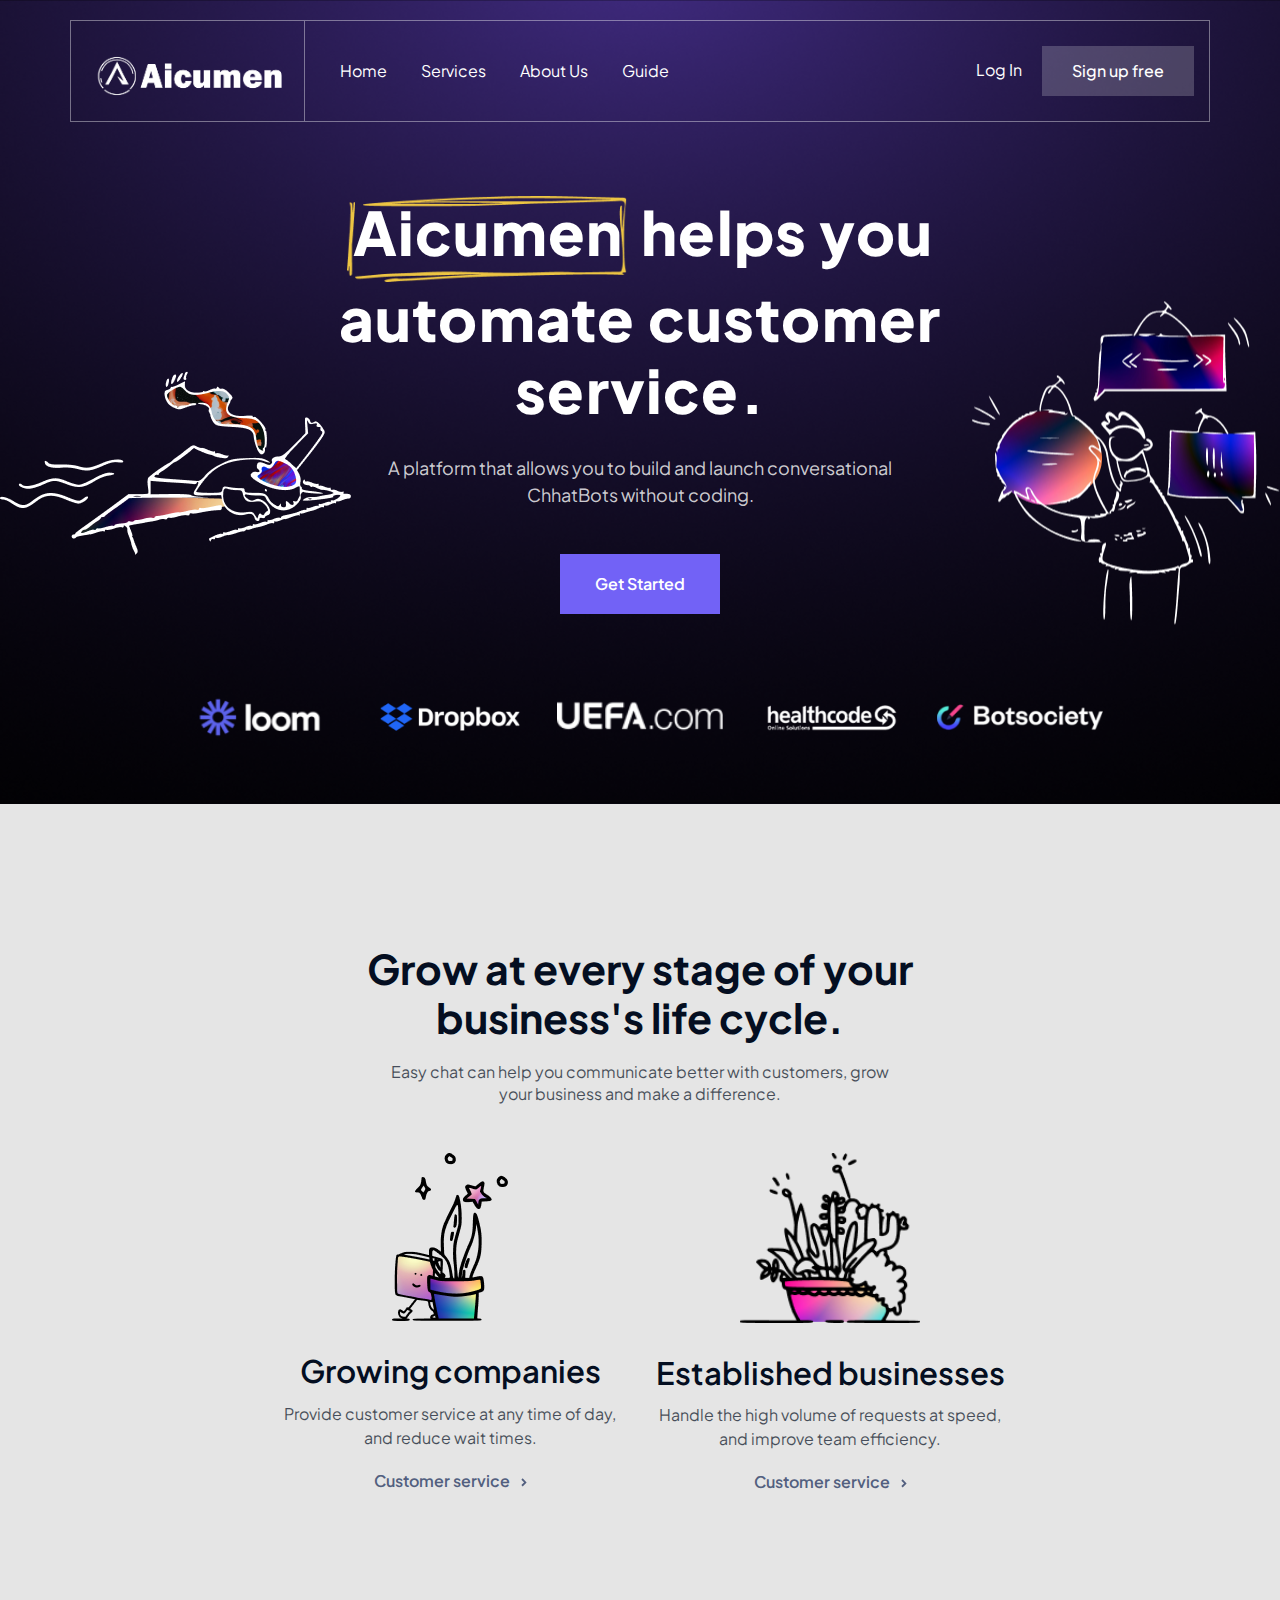
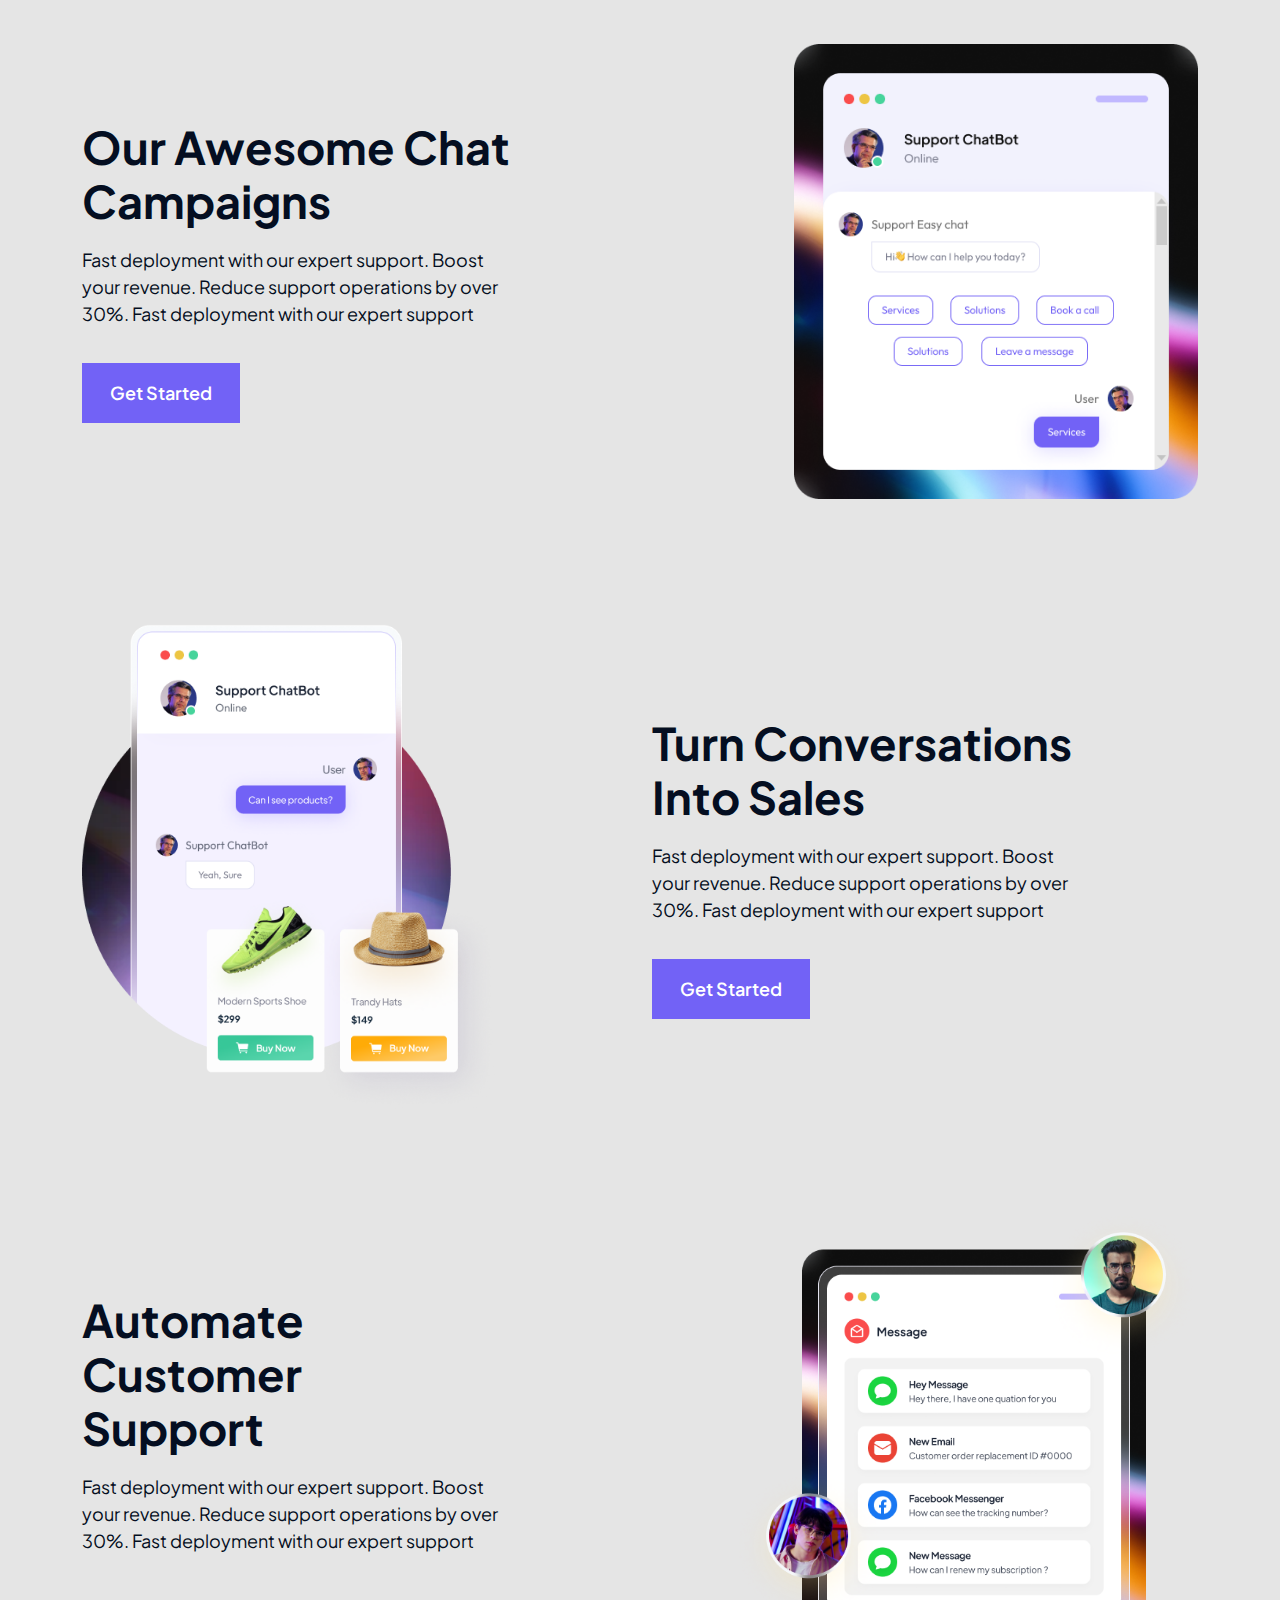
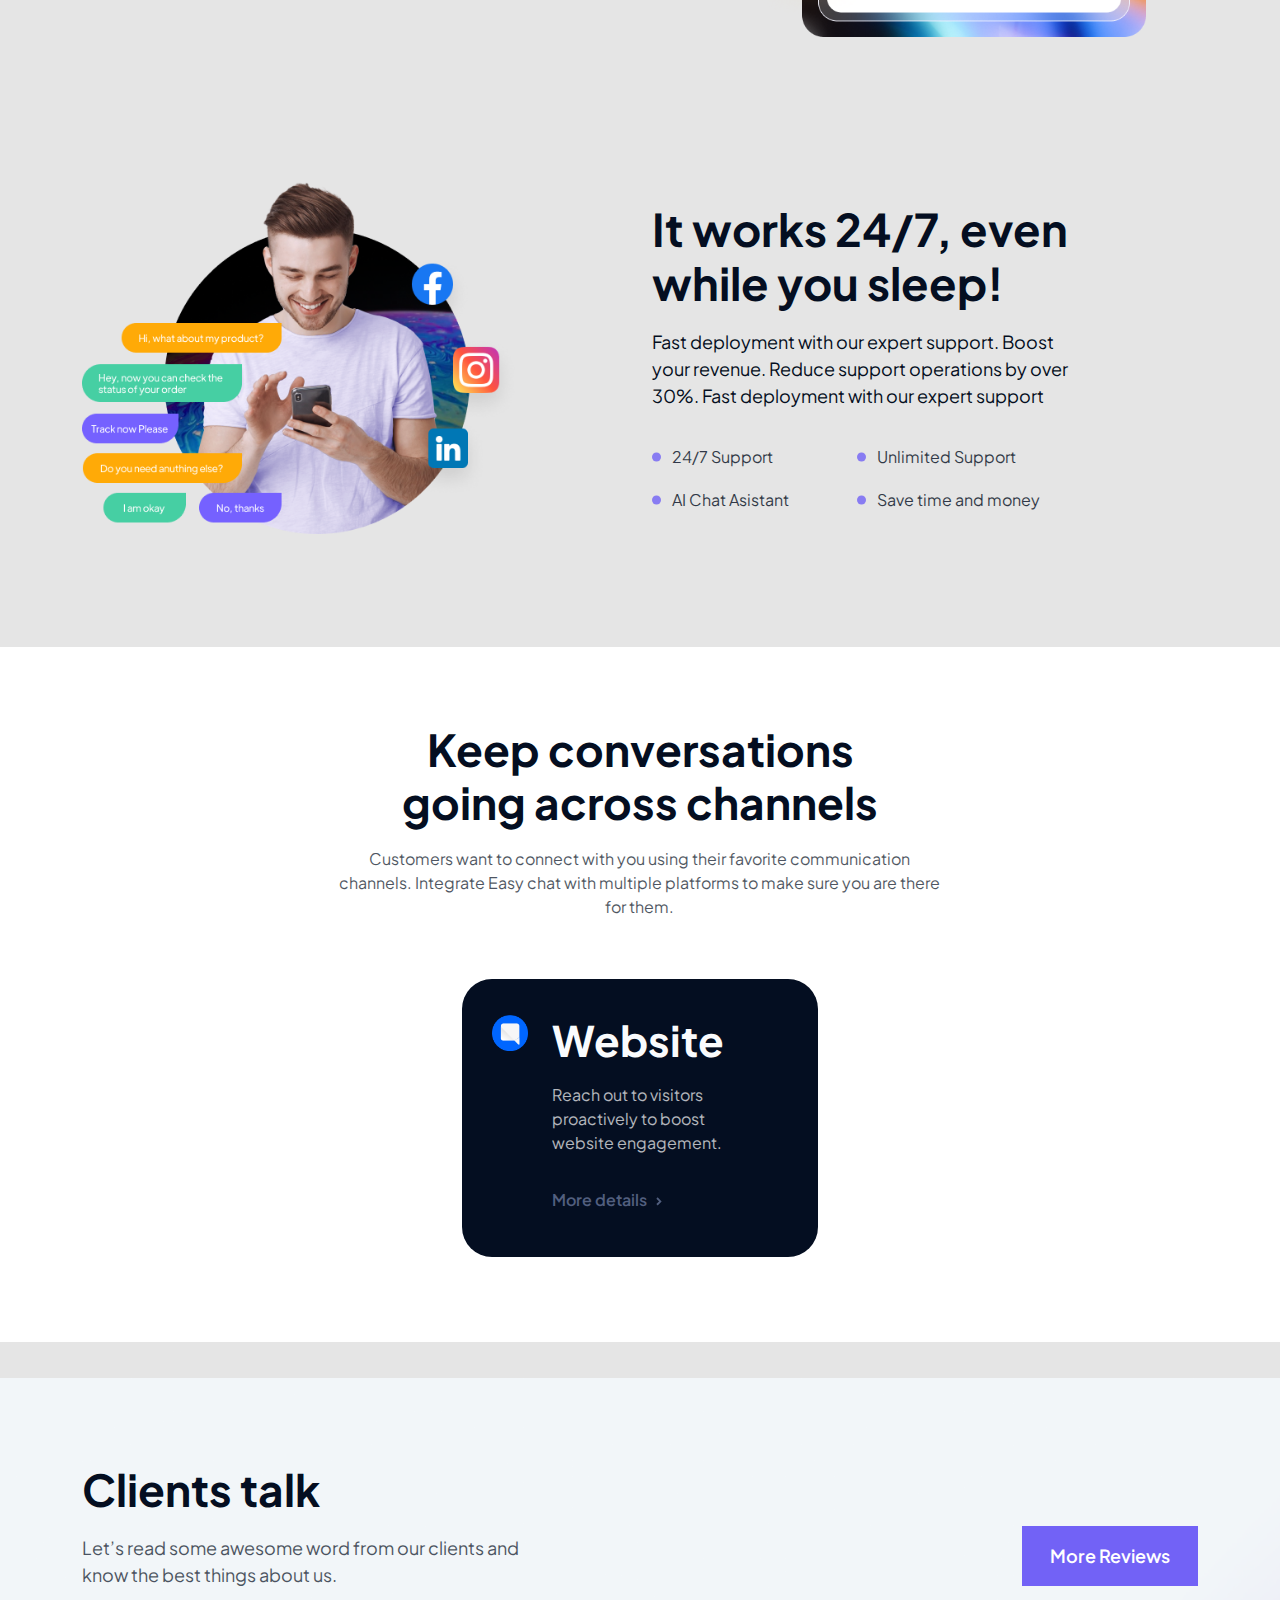
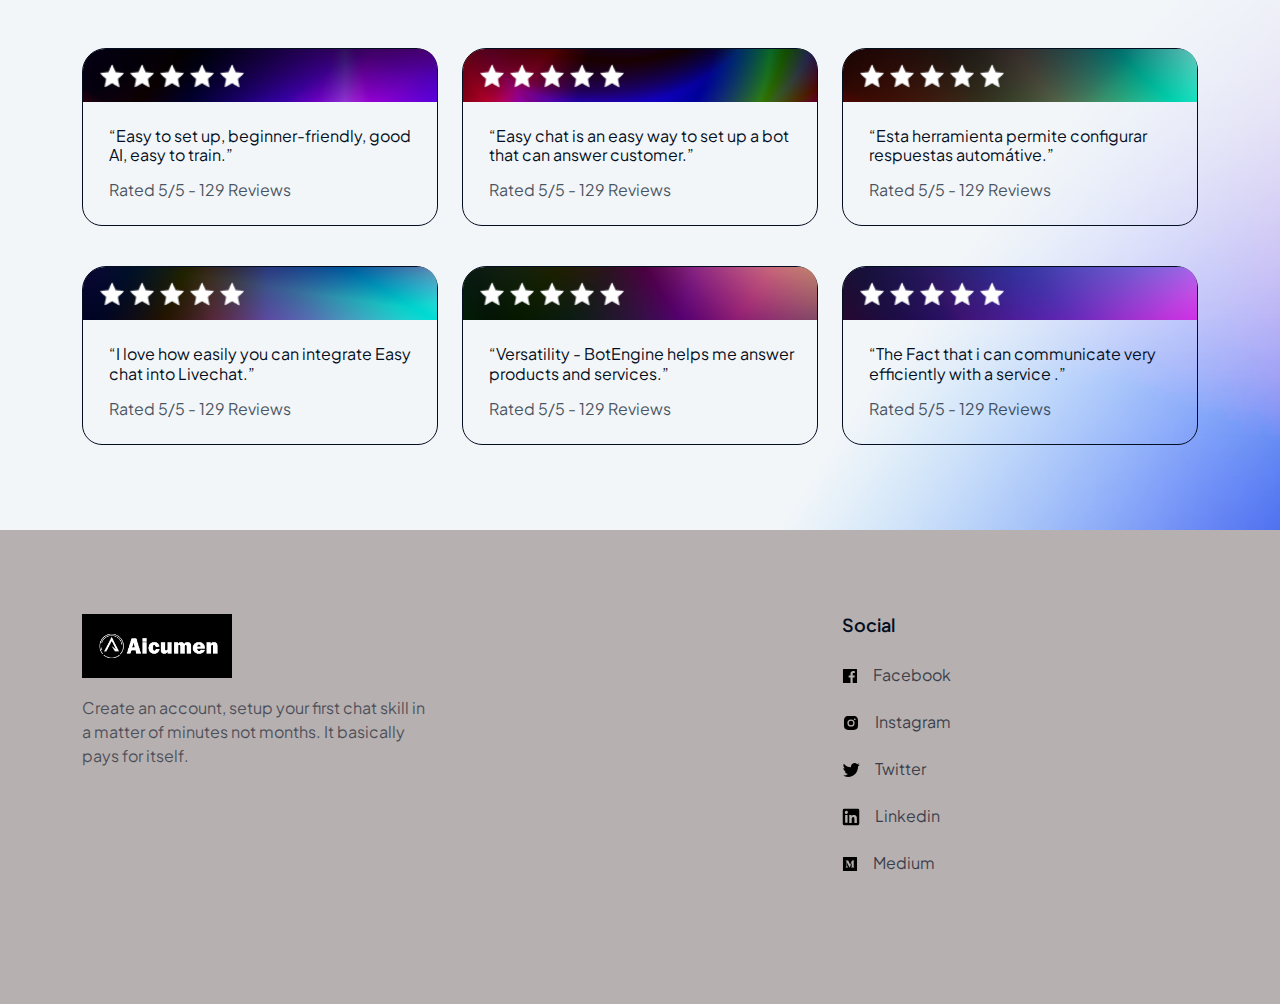
==== commit f79651a9: "Update index.html" ====
--- a/index.html
+++ b/index.html
@@ -82,7 +82,7 @@
                         helps you automate customer service.
                      </h1>
                      <p class="_header_hero_top_content_p"> A platform that allows you to build and launch
-                        conversational Easy chat without coding.</p>
+                        conversational ChhatBots without coding.</p>
                      <div class="_header_hero_form_grp">
                         <form class="_header_hero_top_content_button">
 
@@ -860,4 +860,4 @@
    </script>
 </body>
 
-</html>+</html>
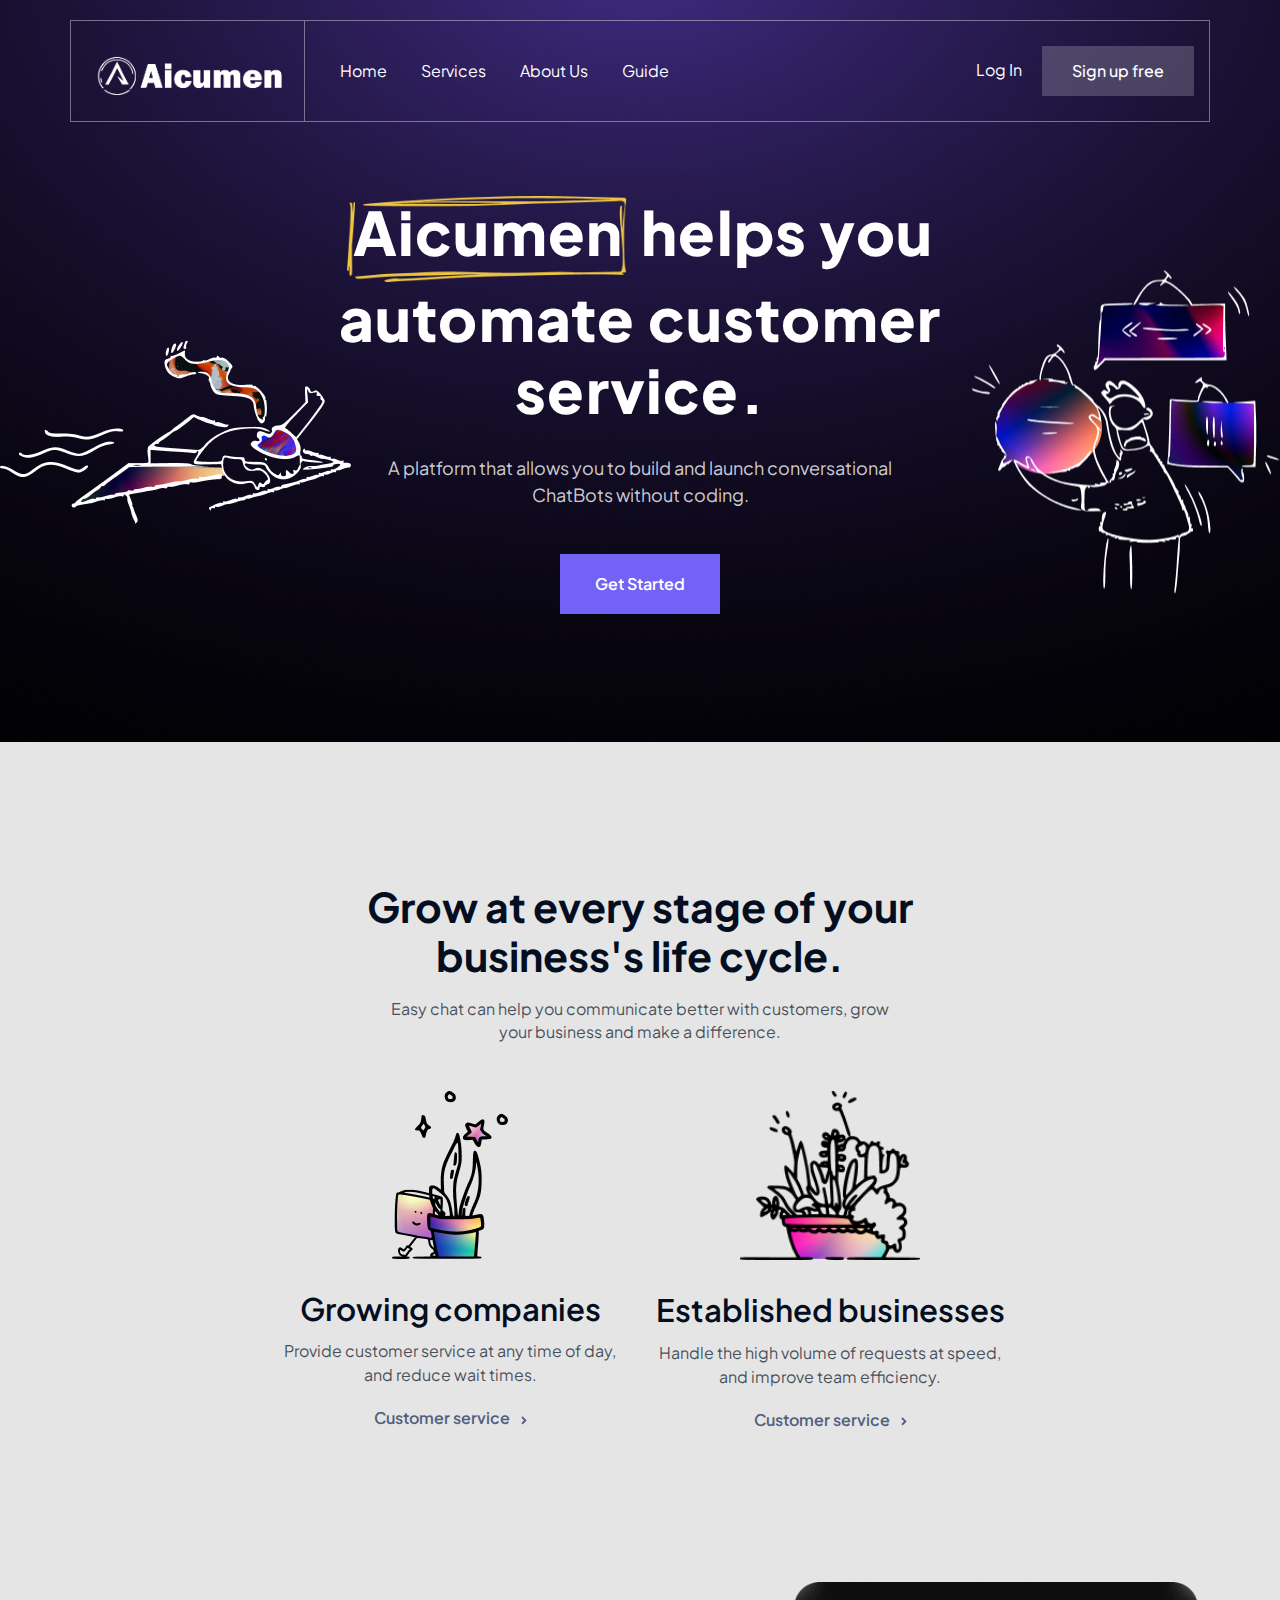
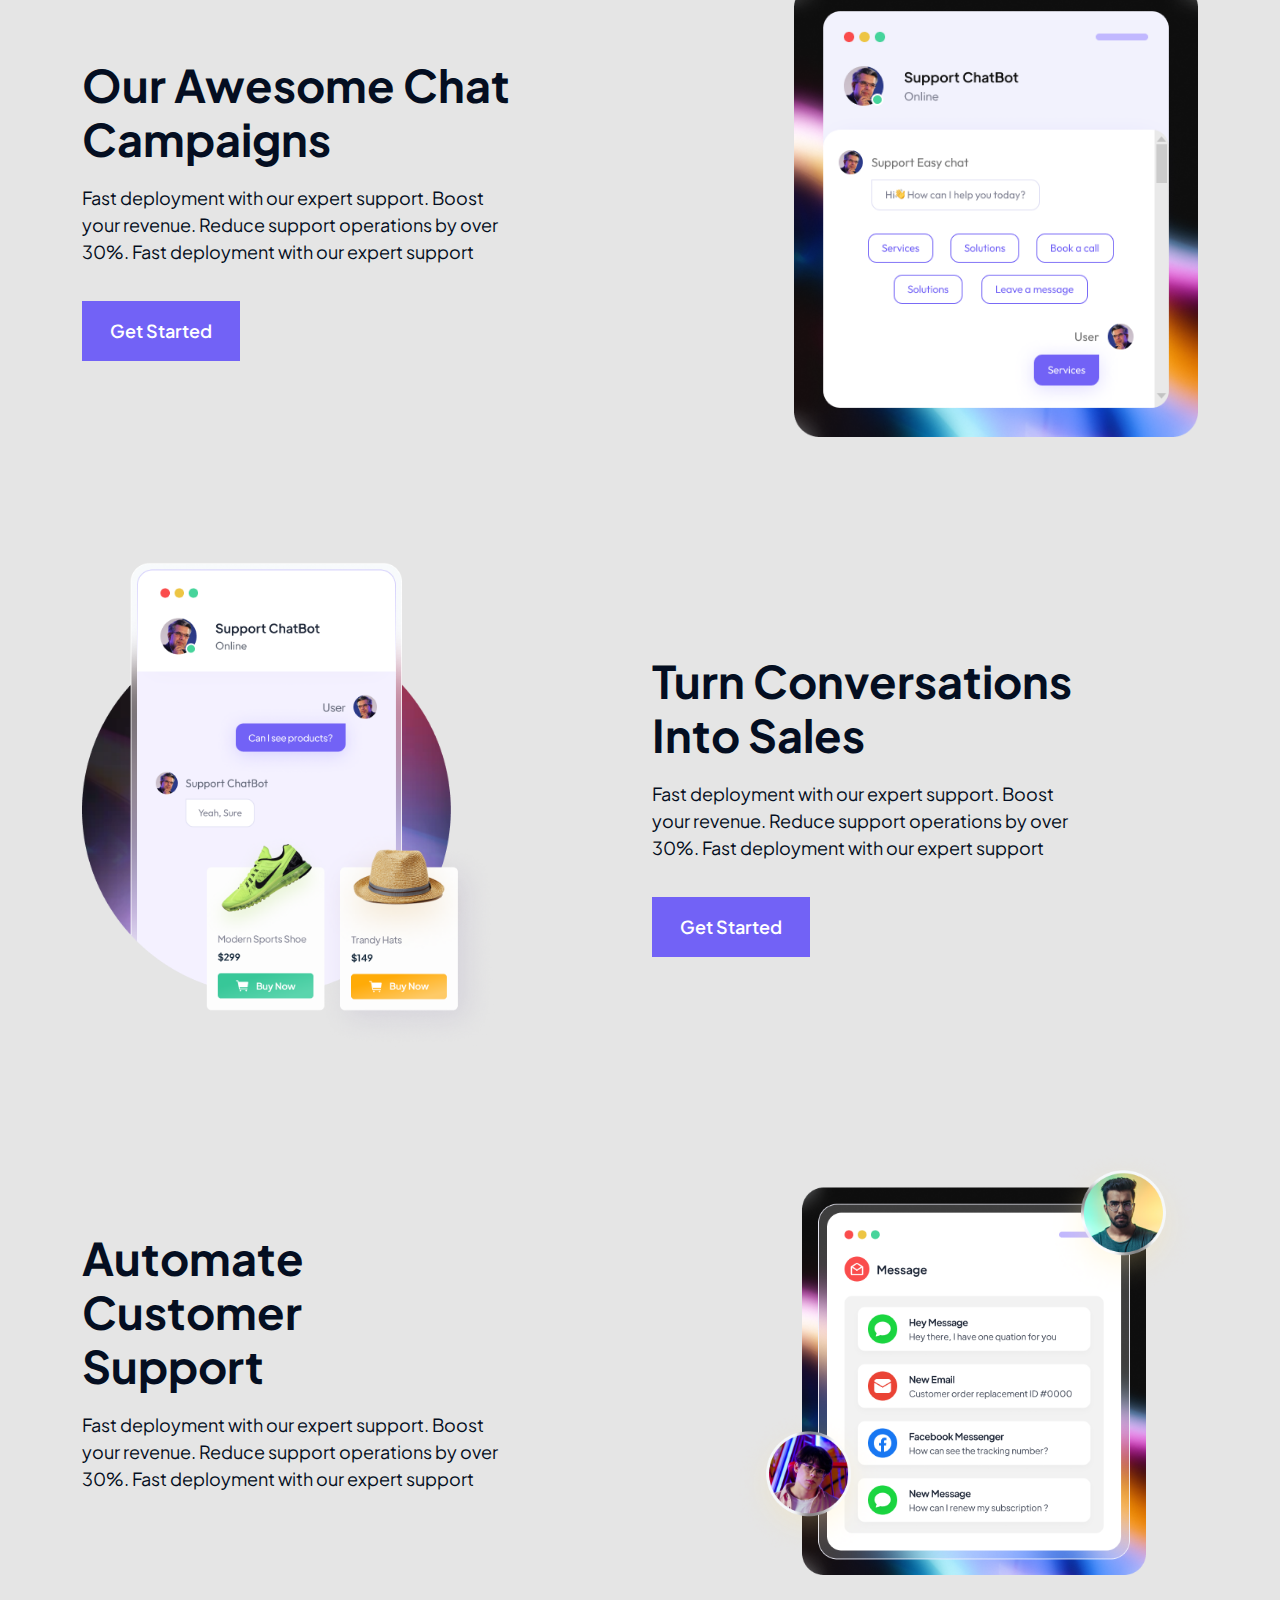
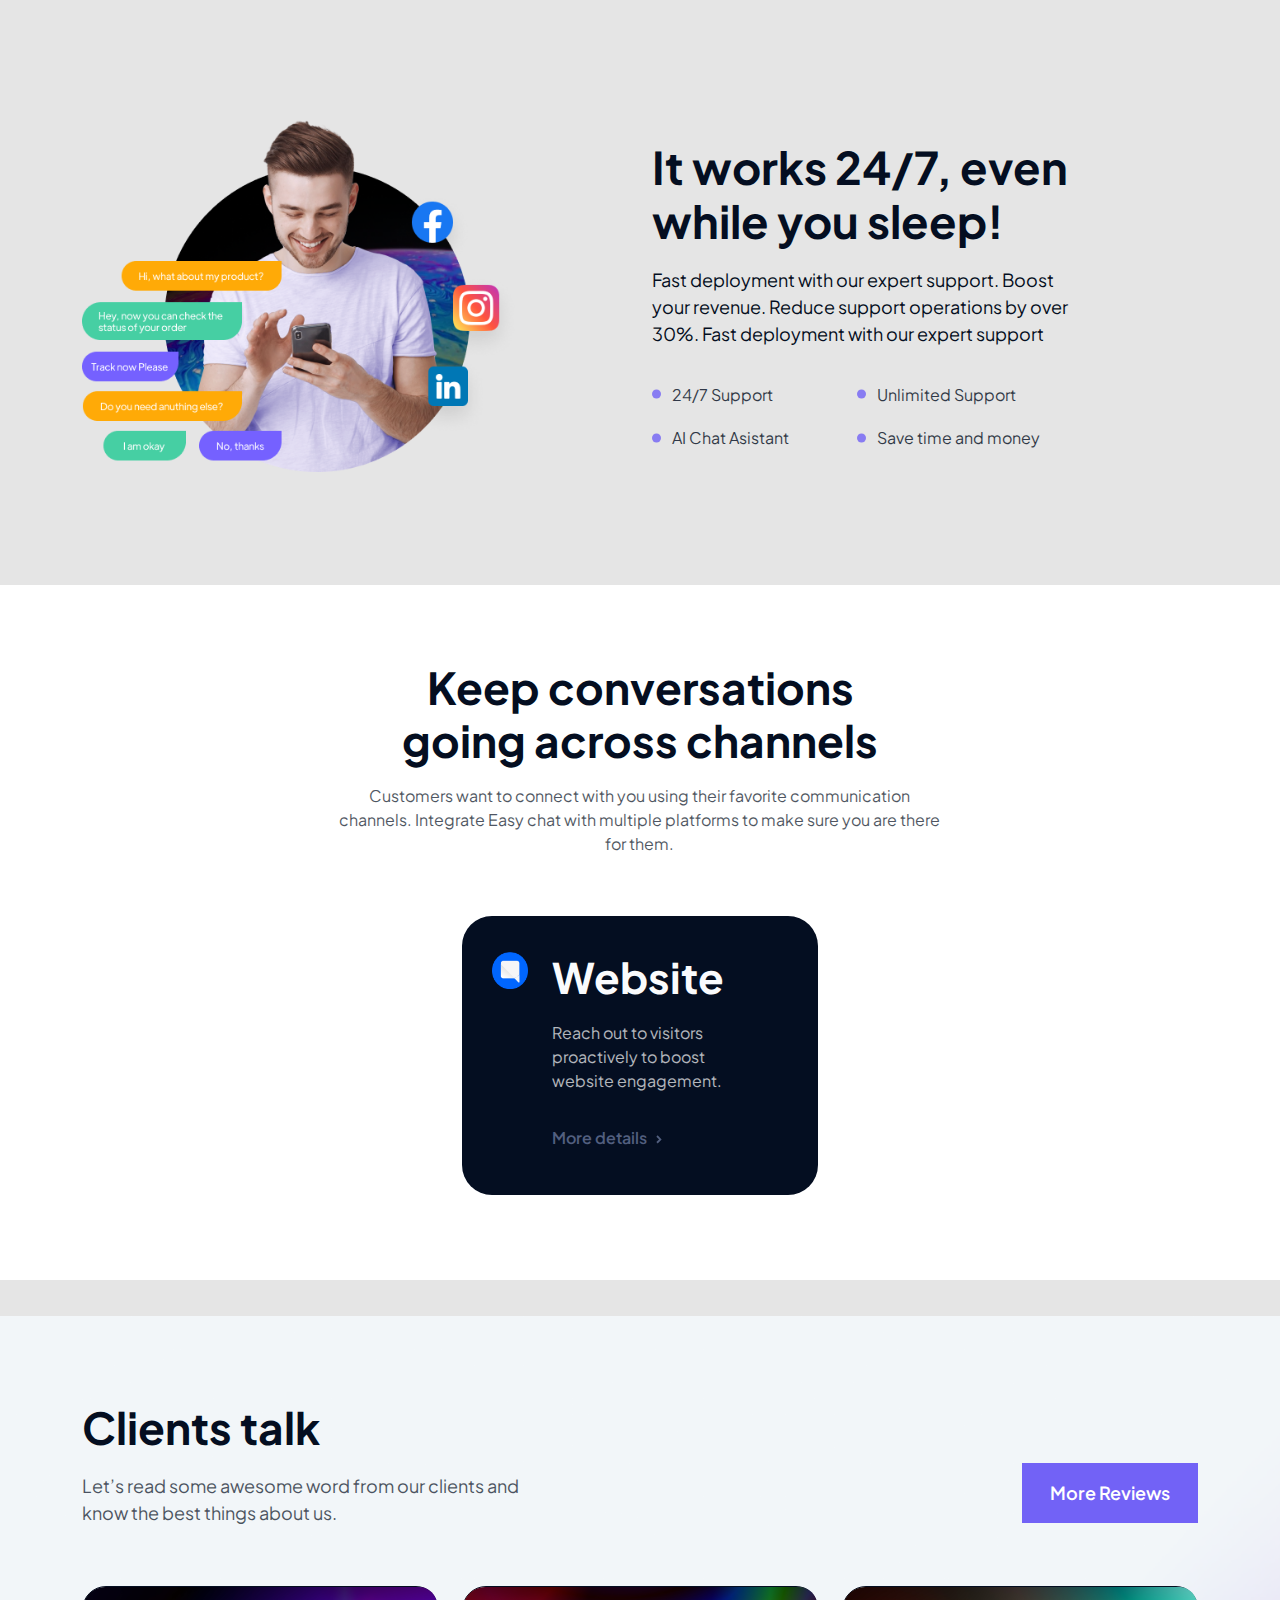
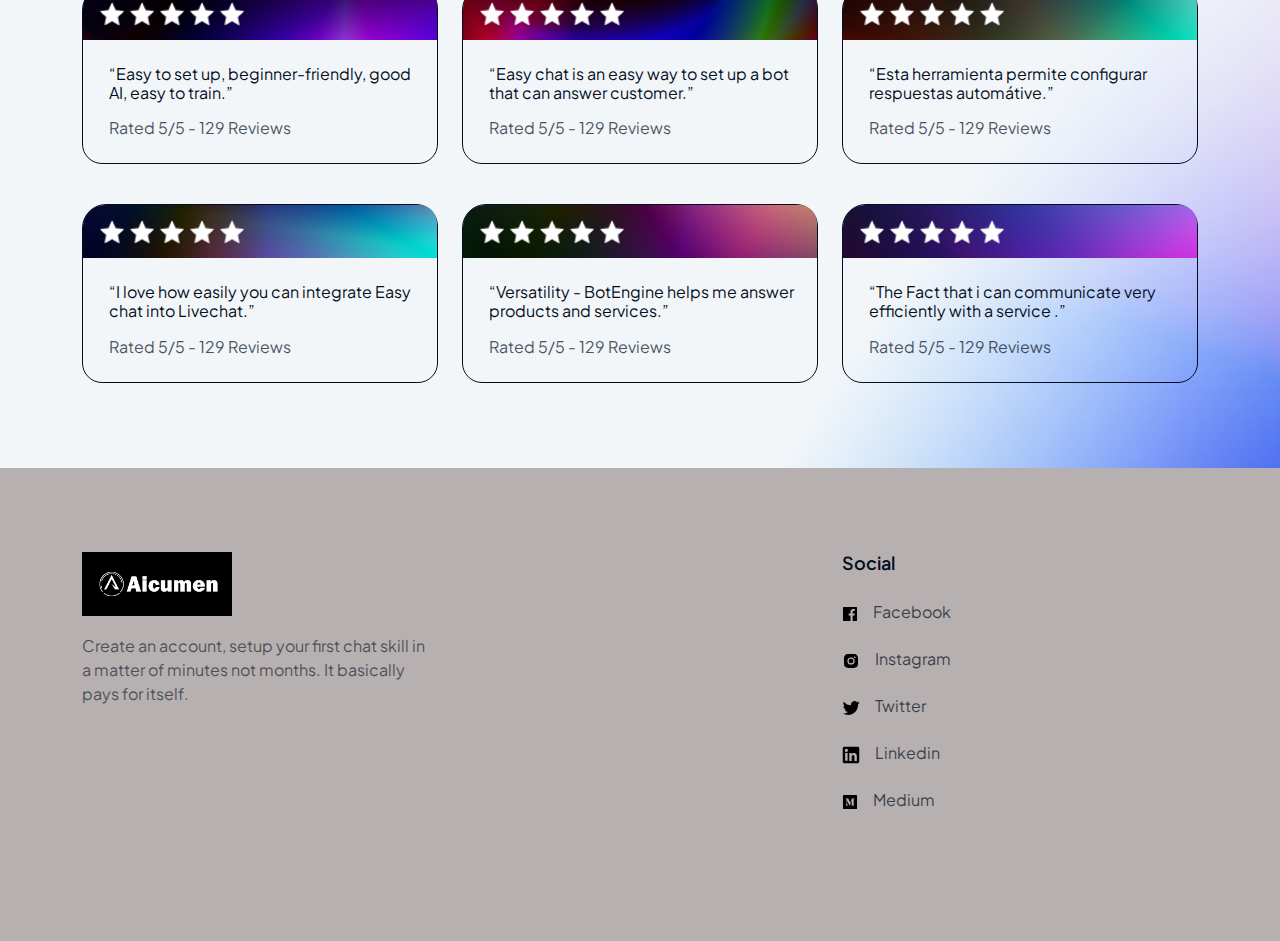
==== commit 8e1222c3: "Update index.html" ====
--- a/index.html
+++ b/index.html
@@ -6,6 +6,8 @@
    <meta http-equiv="X-UA-Compatible" content="IE=edge">
    <meta name="viewport" content="width=device-width, initial-scale=1.0">
    <title>AicumenAI</title>
+   <link rel="icon" href="logo/simple1.png" type="image/png">
+   <link rel="icon" href="logo/simple1.png" type="image/png">
    <!--fonts-->
    <link href="https://fonts.googleapis.com/css2?family=Plus+Jakarta+Sans:wght@300;400;500;600;700;800&display=swap"
       rel="stylesheet">
@@ -34,7 +36,7 @@
                <ul class="navbar-nav _header_hero_list">
                  
                   <li class="nav-item _header_hero_item">
-                     <a href="#0" class="_header_hero_li_link">Home</a>
+                     <a href="#" class="_header_hero_li_link">Home</a>
                   </li>
                   <li class="nav-item _header_hero_item">
                      <a href="./services.html" class="_header_hero_li_link">Services</a>
@@ -50,12 +52,12 @@
                </ul>
                <ul class="navbar-nav _header_hero_r8_list">
                   <li class="nav-item dropdown _header_hero_r8_list_item1">
-                     <button class="_header_hero_r8_list_login">
+                     <button class="_header_hero_r8_list_login" onclick="window.open('https://dashboard.aicumen.cloud/', '_blank')">
                         Log In
-                     </button>
+                    </button>                    
                   </li>
                   <li class="nav-item dropdown _header_hero_r8_list_item">
-                     <button class="_header_hero_btn2">
+                     <button class="_header_hero_btn2" onclick="window.open('https://dashboard.aicumen.cloud/', '_blank')">
                         Sign up free
                      </button>
                   </li>
@@ -82,11 +84,11 @@
                         helps you automate customer service.
                      </h1>
                      <p class="_header_hero_top_content_p"> A platform that allows you to build and launch
-                        conversational ChhatBots without coding.</p>
+                        conversational ChatBots without coding.</p>
                      <div class="_header_hero_form_grp">
                         <form class="_header_hero_top_content_button">
 
-                           <button class="_header_hero_signup">Get Started</button>
+                           <button class="_header_hero_signup" onclick="window.open('https://dashboard.aicumen.cloud/', '_blank')">Get Started</button>
                         </form>
                         <!-- <div class="_header_hero_creditcard">
                               <div class="_header_credit_shape">
@@ -98,39 +100,7 @@
                   </div>
                </div>
             </div>
-            <div class="row _header_hero_bottom_row">
-               <div class="col-xl-2 col-lg-2 col-md-2 col-sm-2 col-4">
-                  <a class="_header_bottom_logo" href="#0">
-                     <img class="_header_bottom_logo_img" src="assets/img/header_content_logo1.png"
-                        alt="header_content_logo1">
-                  </a>
-               </div>
-               <div class="col-xl-2 col-lg-2 col-md-2 col-sm-2 col-4">
-                  <a class="_header_bottom_logo" href="#0">
-                     <img class="_header_bottom_logo_img" src="assets/img/header_content_logo2.png"
-                        alt="header_content_logo2">
-                  </a>
-               </div>
-               <div class="col-xl-2 col-lg-2 col-md-2 col-sm-2 col-4">
-                  <a class="_header_bottom_logo" href="#0">
-                     <img class="_header_bottom_logo_img" src="assets/img/header_content_logo3.png"
-                        alt="header_content_logo3">
-                  </a>
-               </div>
-               <div class="col-xl-2 col-lg-2 col-md-2 col-sm-2 col-4">
-                  <a class="_header_bottom_logo" href="#0">
-                     <img class="_header_bottom_logo_img" src="assets/img/header_content_logo4.png"
-                        alt="header_content_logo4">
-                  </a>
-               </div>
-               <div class="col-xl-2 col-lg-2 col-md-2 col-sm-2 col-4">
-                  <a class="_header_bottom_logo" href="#0">
-                     <img class="_header_bottom_logo_img" src="assets/img/header_content_logo5.png"
-                        alt="header_content_logo5">
-                  </a>
-               </div>
-            </div>
-         </div>
+            
       </div>
    </header>
    <!--header section ends here-->
@@ -201,7 +171,7 @@
                   <p class="_feature1_chatbot_content_p">Fast deployment with our expert support. Boost your revenue.
                      Reduce support operations by over 30%. Fast deployment with our expert support</p>
                   <div class="_feature1_chatbot_button">
-                     <button class="_feature_chatbot_btn">Get Started</button>
+                     <button class="_feature_chatbot_btn"  onclick="window.open('https://dashboard.aicumen.cloud/', '_blank')">Get Started</button>
                   </div>
                </div>
             </div>
@@ -229,7 +199,7 @@
                   <p class="_feature2_chatbot_content_p">Fast deployment with our expert support. Boost your revenue.
                      Reduce support operations by over 30%. Fast deployment with our expert support</p>
                   <div class="_feature2_chatbot_button">
-                     <button class="_feature_chatbot_btn">Get Started</button>
+                     <button class="_feature_chatbot_btn"  onclick="window.open('https://dashboard.aicumen.cloud/', '_blank')" >Get Started</button>
                   </div>
                </div>
             </div>
@@ -858,6 +828,14 @@
    <script src="assets/js/bootstrap.min.js">
       
    </script>
+   <script>
+      window.config = {
+          chatbotId: "chatbot_uX4OtJUOPx5Qn6Do3N4B",
+          accessToken: "vzUqgH2zJl2O3pEkTVQQBDKEeDYmH9SeteneZBALtsE3lhTD1JdMY5hI8vmlXHCwSsJhaz5Z2imVQeXsFhmzbcR6ub",
+          userId: "user_zlXpabuXUfjy8hZnfsgG"
+      };
+  </script>
+  <script src="https://dashboard.aicumen.cloud/widget/server_chatbot.js" defer></script>
 </body>
 
 </html>
